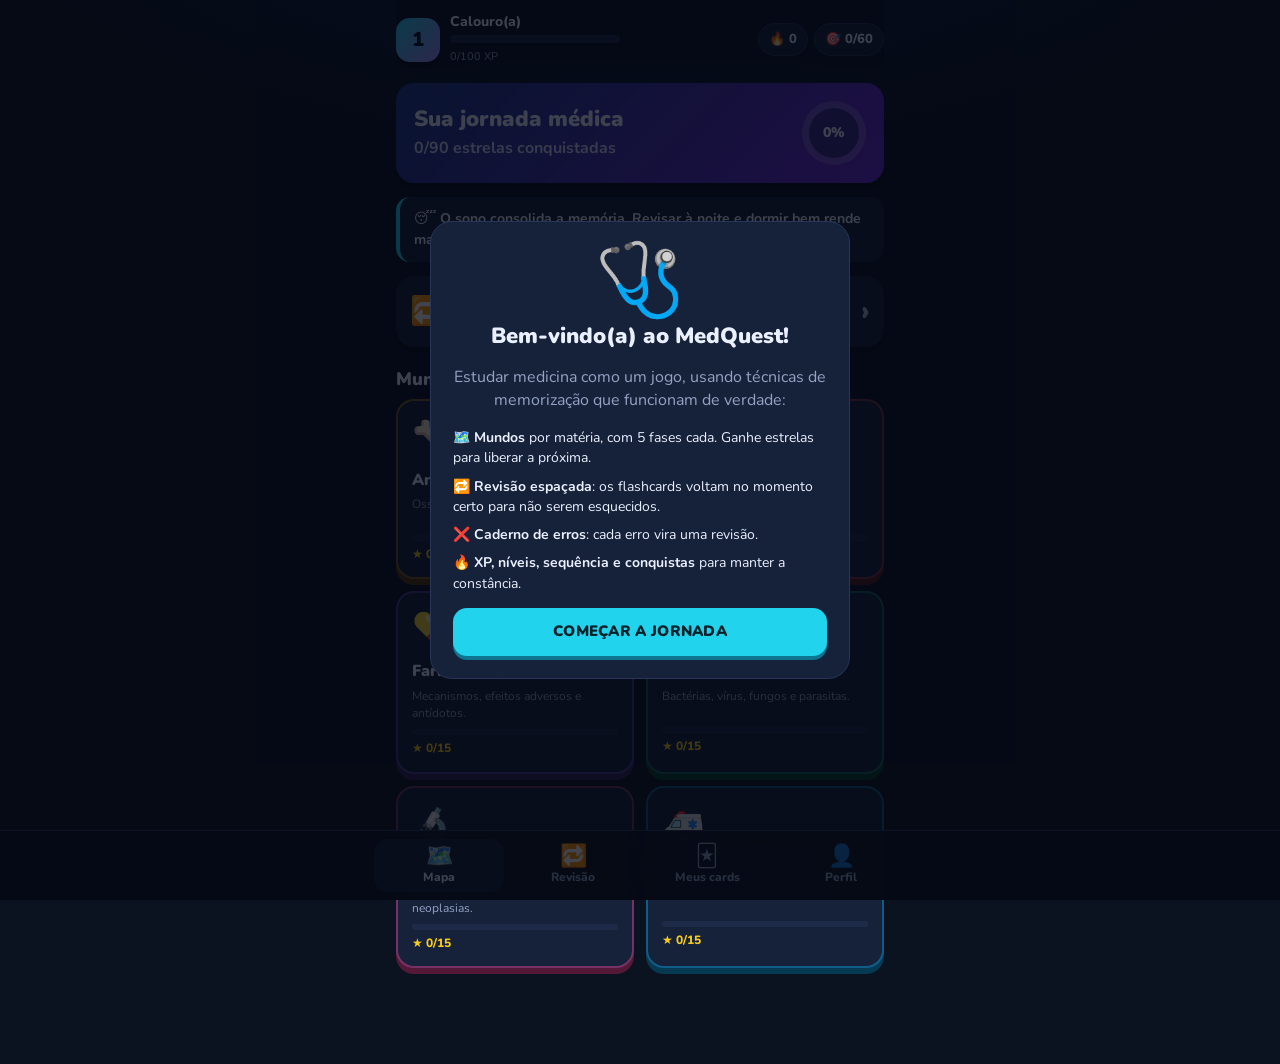
==== medquest/index.html @ 37c26e05 "Cria MedQuest: app gamificado de estudo para medicina Web app (HTML/CSS/JS, sem dependências, funcio" ====
<!doctype html>
<html lang="pt-BR">
<head>
  <meta charset="utf-8">
  <meta name="viewport" content="width=device-width, initial-scale=1, viewport-fit=cover">
  <meta name="theme-color" content="#0b1220">
  <meta name="description" content="MedQuest: estude medicina como um jogo, com flashcards, revisão espaçada, quizzes e casos clínicos.">
  <title>MedQuest</title>
  <link rel="manifest" href="manifest.webmanifest">
  <link rel="icon" href="icons/icon.svg" type="image/svg+xml">
  <link rel="apple-touch-icon" href="icons/icon-192.png">
  <meta name="apple-mobile-web-app-capable" content="yes">
  <meta name="apple-mobile-web-app-status-bar-style" content="black-translucent">
  <link rel="preconnect" href="https://fonts.googleapis.com">
  <link rel="preconnect" href="https://fonts.gstatic.com" crossorigin>
  <link href="https://fonts.googleapis.com/css2?family=Nunito:wght@500;700;800;900&display=swap" rel="stylesheet">
  <link rel="stylesheet" href="css/style.css">
</head>
<body>
  <div id="app"></div>
  <noscript>Ative o JavaScript para jogar o MedQuest.</noscript>
  <script src="js/data.js"></script>
  <script src="js/app.js"></script>
</body>
</html>
---- medquest/css/style.css ----
:root {
  --bg: #0b1220;
  --bg2: #111a2e;
  --surface: #16213a;
  --surface2: #1d2a48;
  --line: #27365a;
  --text: #eaf0ff;
  --muted: #94a3c4;
  --primary: #22d3ee;
  --primary-ink: #04222a;
  --accent: #a78bfa;
  --ok: #22c55e;
  --bad: #f43f5e;
  --gold: #facc15;
  --radius: 18px;
  --shadow: 0 6px 0 rgba(0, 0, 0, .35);
}

* { box-sizing: border-box; -webkit-tap-highlight-color: transparent; }
html, body { margin: 0; }
body {
  background: radial-gradient(1200px 600px at 50% -200px, #1a2a55 0%, var(--bg) 60%) fixed, var(--bg);
  color: var(--text);
  font-family: "Nunito", system-ui, -apple-system, "Segoe UI", Roboto, sans-serif;
  font-size: 16px;
  line-height: 1.45;
  min-height: 100vh;
}
button { font: inherit; color: inherit; cursor: pointer; border: 0; background: none; }
h1, h2 { margin: 0; line-height: 1.15; }
small { color: var(--muted); }

#app {
  max-width: 520px;
  margin: 0 auto;
  min-height: 100vh;
  padding: 0 16px calc(96px + env(safe-area-inset-bottom));
}

/* ---------- Barra superior ---------- */
.topbar {
  position: sticky; top: 0; z-index: 10;
  display: flex; align-items: center; justify-content: space-between; gap: 10px;
  padding: calc(12px + env(safe-area-inset-top)) 0 12px;
  background: linear-gradient(var(--bg) 70%, transparent);
}
.lvl { display: flex; align-items: center; gap: 10px; flex: 1; min-width: 0; cursor: pointer; }
.lvl-badge {
  width: 44px; height: 44px; border-radius: 14px; flex: none;
  display: grid; place-items: center; font-weight: 900; font-size: 20px;
  background: linear-gradient(135deg, var(--primary), var(--accent)); color: #0b1220;
  box-shadow: var(--shadow);
}
.lvl-info { flex: 1; min-width: 0; max-width: 170px; }
.lvl-title { font-weight: 800; font-size: 14px; white-space: nowrap; overflow: hidden; text-overflow: ellipsis; }
.lvl-info small { font-size: 11px; }
.chips { display: flex; gap: 6px; }
.chip {
  background: var(--surface); border: 1px solid var(--line); border-radius: 999px;
  padding: 6px 10px; font-weight: 800; font-size: 13px; white-space: nowrap;
}
.chip.done { border-color: var(--gold); color: var(--gold); }
.pomo-mini:empty { display: none; }
.pomo-mini {
  position: fixed; right: 12px; bottom: calc(84px + env(safe-area-inset-bottom)); z-index: 11;
  background: #3b1220; border: 1px solid #f43f5e66; border-radius: 999px; padding: 6px 12px; font-weight: 800; font-size: 13px;
}

.bar { height: 8px; background: var(--surface2); border-radius: 999px; overflow: hidden; margin: 3px 0 1px; }
.bar > span { display: block; height: 100%; background: linear-gradient(90deg, var(--primary), var(--accent)); border-radius: inherit; transition: width .4s ease; }
.bar.small { height: 6px; }
.bar.grow { flex: 1; height: 14px; }

/* ---------- Abas ---------- */
.tabbar {
  position: fixed; left: 0; right: 0; bottom: 0; z-index: 10;
  display: flex; justify-content: center; gap: 4px;
  padding: 8px 8px calc(8px + env(safe-area-inset-bottom));
  background: rgba(11, 18, 32, .94); backdrop-filter: blur(10px);
  border-top: 1px solid var(--line);
}
.tabbar button {
  flex: 1; max-width: 130px; display: flex; flex-direction: column; align-items: center; gap: 2px;
  padding: 6px 4px; border-radius: 14px; font-size: 12px; font-weight: 800; color: var(--muted);
}
.tabbar button.on { color: var(--text); background: var(--surface); }
.ti { font-size: 22px; position: relative; line-height: 1; }
.dot {
  position: absolute; top: -6px; right: -14px; background: var(--bad); color: #fff;
  font-size: 10px; min-width: 18px; height: 18px; border-radius: 9px; padding: 0 5px; display: grid; place-items: center;
}

/* ---------- Início ---------- */
.hero {
  display: flex; align-items: center; justify-content: space-between; gap: 12px;
  padding: 18px; border-radius: var(--radius); margin-top: 4px;
  background: linear-gradient(135deg, #1e3a8a, #6d28d9); box-shadow: var(--shadow);
}
.hero h1 { font-size: 22px; font-weight: 900; }
.hero p { margin: 4px 0 0; opacity: .85; font-weight: 700; }
.ring {
  --p: 0; width: 64px; height: 64px; border-radius: 50%; flex: none; display: grid; place-items: center;
  background: conic-gradient(var(--gold) calc(var(--p) * 1%), rgba(255, 255, 255, .18) 0);
}
.ring span { width: 50px; height: 50px; border-radius: 50%; background: #3b2a8a; display: grid; place-items: center; font-weight: 900; font-size: 14px; }

.tip {
  margin: 14px 0; padding: 12px 14px; border-radius: 14px;
  background: var(--surface); border-left: 4px solid var(--primary); font-weight: 700; font-size: 14px;
}

.cta {
  width: 100%; display: flex; align-items: center; gap: 12px; text-align: left;
  padding: 14px; border-radius: var(--radius);
  background: linear-gradient(135deg, #0e7490, #0891b2); box-shadow: var(--shadow);
}
.cta.muted { background: var(--surface); }
.cta-ic { font-size: 28px; }
.cta-txt { flex: 1; display: flex; flex-direction: column; }
.cta-txt small { color: rgba(234, 240, 255, .8); font-weight: 700; }
.cta-go { font-size: 28px; font-weight: 900; opacity: .7; }

.sec { font-size: 18px; font-weight: 900; margin: 22px 0 10px; }
.sec small { font-size: 13px; }

.worlds { display: grid; grid-template-columns: 1fr 1fr; gap: 12px; }
.world {
  display: flex; flex-direction: column; align-items: flex-start; gap: 4px; text-align: left;
  padding: 14px; border-radius: var(--radius); background: var(--surface);
  border: 2px solid color-mix(in srgb, var(--c) 45%, transparent);
  box-shadow: 0 6px 0 color-mix(in srgb, var(--c) 35%, #000);
  transition: transform .1s;
}
.world:active, .cta:active, .btn:active, .node:active { transform: translateY(3px); }
.w-ic { font-size: 34px; }
.w-name { font-weight: 900; font-size: 16px; }
.w-desc { font-size: 12px; color: var(--muted); min-height: 32px; }
.world .bar { width: 100%; }
.w-stars { font-size: 12px; font-weight: 800; color: var(--gold); }

/* ---------- Mundo ---------- */
.world-head {
  display: flex; align-items: center; gap: 12px; padding: 16px; border-radius: var(--radius); margin-top: 4px;
  background: linear-gradient(135deg, color-mix(in srgb, var(--c) 70%, #000), color-mix(in srgb, var(--c) 30%, #0b1220));
  box-shadow: var(--shadow);
}
.world-head h1 { font-size: 22px; font-weight: 900; }
.world-head p { margin: 2px 0 0; opacity: .85; font-size: 14px; }
.wh-ic { font-size: 40px; }
.back { font-size: 32px; font-weight: 900; width: 36px; line-height: 1; }

.path { display: flex; flex-direction: column; align-items: center; gap: 18px; padding: 26px 0 8px; }
.node-wrap { display: flex; flex-direction: column; align-items: center; text-align: center; width: 220px; }
.node {
  width: 78px; height: 78px; border-radius: 50%; font-size: 34px; display: grid; place-items: center;
  background: var(--c); box-shadow: 0 7px 0 color-mix(in srgb, var(--c) 50%, #000), 0 0 0 6px color-mix(in srgb, var(--c) 22%, transparent);
  transition: transform .1s;
}
.node.boss { width: 92px; height: 92px; font-size: 40px; }
.node.done { box-shadow: 0 7px 0 color-mix(in srgb, var(--c) 50%, #000), 0 0 0 6px var(--gold); }
.node.locked { background: var(--surface2); box-shadow: 0 7px 0 #0a1020; filter: grayscale(1); opacity: .7; }
.node-label { margin-top: 10px; display: flex; flex-direction: column; }
.node-label small { font-size: 12px; }
.stars { color: var(--gold); letter-spacing: 2px; font-size: 18px; }
.hint { text-align: center; color: var(--muted); font-size: 13px; padding: 0 12px; }

/* ---------- Painéis ---------- */
.page-title { font-size: 26px; font-weight: 900; margin: 8px 0 14px; }
.panel { background: var(--surface); border: 1px solid var(--line); border-radius: var(--radius); padding: 16px; margin-bottom: 14px; }
.panel-h { display: flex; gap: 12px; align-items: center; margin-bottom: 10px; }
.panel-h div { display: flex; flex-direction: column; }
.p-ic { font-size: 28px; }
.big-num { font-size: 40px; font-weight: 900; margin: 4px 0 10px; }
.big-num small { font-size: 15px; font-weight: 700; }
.muted-txt { color: var(--muted); margin: 6px 0 10px; }
.center { text-align: center; }
.small { font-size: 12px; }
.row { display: flex; gap: 8px; }
.row .btn { flex: 1; }
.col { display: flex; flex-direction: column; gap: 10px; width: 100%; }

.pomo-time { font-size: 56px; font-weight: 900; text-align: center; font-variant-numeric: tabular-nums; margin: 4px 0 12px; }
.pomo.break .pomo-time { color: var(--ok); }
.pomo.focus .pomo-time { color: #fb7185; }

/* ---------- Botões ---------- */
.btn {
  padding: 13px 16px; border-radius: 14px; font-weight: 900; font-size: 15px; text-transform: uppercase; letter-spacing: .3px;
  background: var(--surface2); box-shadow: 0 4px 0 #0a1020; transition: transform .1s;
}
.btn.block { display: block; width: 100%; margin-top: 8px; }
.btn.primary { background: var(--primary); color: var(--primary-ink); box-shadow: 0 4px 0 #0e7490; }
.btn.accent { background: var(--accent); color: #1e0b4b; box-shadow: 0 4px 0 #6d28d9; }
.btn.danger { background: var(--bad); color: #fff; box-shadow: 0 4px 0 #9f1239; }
.btn.ghost { background: transparent; border: 2px solid var(--line); box-shadow: none; }
.btn.danger-ghost { background: transparent; border: 2px solid #f43f5e55; color: #fb7185; box-shadow: none; }
.icon-btn { font-size: 20px; padding: 6px 10px; border-radius: 10px; color: var(--muted); }
.icon-btn:hover { background: var(--surface2); }

/* ---------- Formulários ---------- */
.lbl { display: block; font-weight: 800; font-size: 13px; color: var(--muted); margin: 10px 0 4px; }
textarea, select {
  width: 100%; font: inherit; color: var(--text); background: var(--bg2);
  border: 2px solid var(--line); border-radius: 12px; padding: 10px 12px; resize: vertical;
}
textarea:focus, select:focus { outline: none; border-color: var(--primary); }
.card-list { display: flex; flex-direction: column; gap: 10px; margin-top: 14px; }
.mini-card { display: flex; gap: 8px; align-items: flex-start; background: var(--surface); border: 1px solid var(--line); border-radius: 14px; padding: 12px; }
.mini-card > div { flex: 1; min-width: 0; overflow-wrap: anywhere; }
.mini-card p { margin: 4px 0; color: var(--muted); font-size: 14px; }
.switch-row { display: flex; justify-content: space-between; align-items: center; font-weight: 800; padding: 4px 0 8px; }
.switch-row input { width: 22px; height: 22px; accent-color: var(--primary); }

/* ---------- Perfil ---------- */
.profile-head { text-align: center; padding: 10px 0 4px; }
.profile-head .avatar { font-size: 64px; }
.profile-head h1 { font-size: 24px; font-weight: 900; }
.profile-head p { margin: 2px 0 8px; color: var(--muted); font-weight: 700; }
.profile-head .bar { height: 12px; max-width: 320px; margin: 0 auto 4px; }
.stats { display: grid; grid-template-columns: repeat(3, 1fr); gap: 10px; margin-top: 16px; }
.stats div { background: var(--surface); border: 1px solid var(--line); border-radius: 14px; padding: 12px 6px; text-align: center; display: flex; flex-direction: column; }
.stats b { font-size: 20px; font-weight: 900; }
.stats small { font-size: 11px; }
.achs { display: grid; grid-template-columns: repeat(2, 1fr); gap: 10px; }
.ach { background: var(--surface); border: 1px solid var(--line); border-radius: 14px; padding: 12px; display: flex; flex-direction: column; opacity: .45; filter: grayscale(1); }
.ach span { font-size: 26px; }
.ach b { font-size: 14px; }
.ach small { font-size: 12px; }
.ach.on { opacity: 1; filter: none; border-color: color-mix(in srgb, var(--gold) 60%, transparent); }

/* ---------- Jogo ---------- */
.game { padding-top: calc(12px + env(safe-area-inset-top)); }
.game.has-fb { padding-bottom: 280px; }
.game-top { display: flex; align-items: center; gap: 10px; }
.game-title { font-weight: 800; color: var(--muted); font-size: 13px; margin: 8px 0 6px; }
.counter { font-weight: 800; font-size: 13px; color: var(--muted); white-space: nowrap; }
.hearts { font-size: 15px; white-space: nowrap; }
.combo { font-weight: 900; color: #fb923c; font-size: 14px; animation: pop .3s; }
.method { color: var(--muted); font-size: 14px; text-align: center; margin: 10px 0; }
.tag {
  display: inline-block; font-size: 11px; font-weight: 900; text-transform: uppercase; letter-spacing: .5px;
  padding: 3px 8px; border-radius: 999px; background: var(--surface2); color: var(--primary); margin-bottom: 8px;
}

.question { font-size: 21px; font-weight: 800; margin: 10px 0 18px; }
.question.tf {
  font-size: 22px; text-align: center; background: var(--surface); border: 1px solid var(--line);
  border-radius: var(--radius); padding: 28px 18px; min-height: 170px; display: grid; place-items: center;
}
.options { display: flex; flex-direction: column; gap: 10px; }
.opt {
  display: flex; align-items: center; gap: 12px; text-align: left; padding: 14px;
  background: var(--surface); border: 2px solid var(--line); border-radius: 16px; box-shadow: 0 4px 0 #0a1020;
  font-weight: 700; transition: transform .1s, border-color .15s;
}
.opt:not([disabled]):hover { border-color: var(--primary); }
.opt:not([disabled]):active { transform: translateY(3px); box-shadow: 0 1px 0 #0a1020; }
.opt .k {
  flex: none; width: 30px; height: 30px; border-radius: 9px; display: grid; place-items: center;
  background: var(--surface2); font-weight: 900; font-size: 14px; color: var(--muted);
}
.opt.correct { border-color: var(--ok); background: #0f2e22; }
.opt.correct .k { background: var(--ok); color: #04220f; }
.opt.wrong { border-color: var(--bad); background: #35121d; animation: shake .35s; }
.opt.wrong .k { background: var(--bad); color: #fff; }
.opt.dim { opacity: .5; }

.timer { height: 6px; background: var(--surface2); border-radius: 999px; overflow: hidden; margin: 6px 0 4px; }
.timer span { display: block; height: 100%; background: linear-gradient(90deg, #f43f5e, #facc15, #22c55e); animation: drain linear forwards; transform-origin: left; }
.timer span.stop { animation-play-state: paused; }
@keyframes drain { from { transform: scaleX(1); } to { transform: scaleX(0); } }

.tf-btns { display: grid; grid-template-columns: 1fr 1fr; gap: 12px; }
.tf-btn {
  display: flex; flex-direction: column; align-items: center; gap: 4px; padding: 18px 8px;
  border-radius: var(--radius); font-size: 34px; font-weight: 900; transition: transform .1s;
}
.tf-btn span { font-size: 15px; text-transform: uppercase; }
.tf-true { background: #14532d; box-shadow: 0 6px 0 #052e16; border: 2px solid #22c55e66; }
.tf-false { background: #4c0519; box-shadow: 0 6px 0 #2a020d; border: 2px solid #f43f5e66; }
.tf-btn:not([disabled]):active { transform: translateY(4px); }
.tf-btn.correct { outline: 4px solid var(--ok); }
.tf-btn.wrong { outline: 4px solid var(--bad); animation: shake .35s; }
.tf-btn.dim { opacity: .4; }

.feedback {
  position: fixed; left: 0; right: 0; bottom: 0; z-index: 20;
  max-width: 520px; margin: 0 auto; padding: 16px 16px calc(16px + env(safe-area-inset-bottom));
  border-radius: 22px 22px 0 0; animation: slideup .25s ease;
  max-height: 60vh; overflow-y: auto;
}
.feedback.ok { background: #0f2e22; border-top: 3px solid var(--ok); }
.feedback.bad { background: #35121d; border-top: 3px solid var(--bad); }
.fb-h { font-size: 19px; font-weight: 900; }
.feedback.ok .fb-h { color: #4ade80; }
.feedback.bad .fb-h { color: #fb7185; }
.gain { font-size: 14px; color: var(--gold); margin-left: 4px; }
.fb-ans { margin-top: 6px; }
.fb-e { margin-top: 6px; color: #d6def2; font-size: 15px; }
.fb-note { display: block; margin-top: 6px; }

.story { background: #1b2440; border: 1px solid #334476; border-radius: 14px; padding: 10px 14px; margin: 6px 0 10px; }
.story summary { font-weight: 900; cursor: pointer; color: var(--gold); }
.story p { margin: 8px 0 2px; font-size: 15px; }

/* Flashcard com efeito de virar */
.flashcard { perspective: 1200px; cursor: pointer; margin: 6px 0 14px; }
.fc-inner { position: relative; min-height: 280px; transition: transform .5s cubic-bezier(.3, 1.3, .5, 1); transform-style: preserve-3d; }
.flashcard.flipped .fc-inner { transform: rotateY(180deg); }
.fc-face {
  position: absolute; inset: 0; backface-visibility: hidden; -webkit-backface-visibility: hidden;
  border-radius: 22px; padding: 22px; display: flex; flex-direction: column; justify-content: center; align-items: center; text-align: center;
  box-shadow: 0 8px 0 rgba(0, 0, 0, .35);
}
.fc-front { background: linear-gradient(160deg, #1e2b4f, #172340); border: 2px solid var(--line); }
.fc-back { background: linear-gradient(160deg, #0f3b46, #11283f); border: 2px solid #22d3ee55; transform: rotateY(180deg); }
.fc-text { font-size: 22px; font-weight: 800; }
.fc-q { font-size: 13px; color: var(--muted); margin-bottom: 10px; }
.fc-hint { margin-top: 16px; }
.rates { display: grid; grid-template-columns: repeat(4, 1fr); gap: 8px; }
.rate { display: flex; flex-direction: column; align-items: center; padding: 10px 4px; border-radius: 14px; font-weight: 900; transition: transform .1s; }
.rate:active { transform: translateY(3px); }
.rate small { font-size: 11px; color: rgba(255, 255, 255, .75); font-weight: 700; }
.r1 { background: #9f1239; box-shadow: 0 4px 0 #4c0519; }
.r3 { background: #b45309; box-shadow: 0 4px 0 #78350f; }
.r4 { background: #15803d; box-shadow: 0 4px 0 #14532d; }
.r5 { background: #0e7490; box-shadow: 0 4px 0 #164e63; }

/* Pares */
.pairs { display: grid; grid-template-columns: 1fr 1fr; gap: 10px; }
.pcol { display: flex; flex-direction: column; gap: 10px; }
.pair {
  min-height: 64px; padding: 10px; border-radius: 14px; font-weight: 800; font-size: 14px;
  background: var(--surface); border: 2px solid var(--line); box-shadow: 0 4px 0 #0a1020; transition: transform .1s;
  overflow-wrap: anywhere;
}
.pair.sel { border-color: var(--primary); background: #0f3340; transform: translateY(-2px); }
.pair.wrong { border-color: var(--bad); background: #35121d; animation: shake .35s; }
.pair.matched { border-color: transparent; background: #0f2e22; color: #4ade80; opacity: .55; box-shadow: none; animation: pop .3s; }

/* Resultado */
.result { min-height: 92vh; display: flex; flex-direction: column; align-items: center; justify-content: center; text-align: center; gap: 10px; padding: 20px 0; }
.result h1 { font-size: 28px; font-weight: 900; }
.result p { color: var(--muted); max-width: 340px; margin: 0; }
.big-emoji { font-size: 72px; line-height: 1; }
.pop { animation: pop .5s; }
.res-stars { font-size: 54px; letter-spacing: 6px; }
.res-stars span { color: var(--surface2); display: inline-block; }
.res-stars span.on { color: var(--gold); animation: starIn .45s backwards; text-shadow: 0 0 18px #facc1588; }
.badge { background: var(--gold); color: #3a2a00; font-weight: 900; padding: 4px 12px; border-radius: 999px; font-size: 13px; }
.res-grid { display: grid; grid-template-columns: repeat(3, 1fr); gap: 10px; width: 100%; margin: 12px 0; }
.res-grid div { background: var(--surface); border: 1px solid var(--line); border-radius: 14px; padding: 12px 6px; display: flex; flex-direction: column; }
.res-grid b { font-size: 22px; font-weight: 900; }
.res-grid small { font-size: 12px; }

/* Modal, toasts, confete */
.modal { position: fixed; inset: 0; z-index: 50; background: rgba(3, 7, 18, .75); display: grid; place-items: center; padding: 16px; animation: fade .2s; }
.modal-card { background: var(--surface); border: 1px solid var(--line); border-radius: 22px; padding: 22px; max-width: 420px; width: 100%; text-align: center; max-height: 90vh; overflow-y: auto; }
.modal-card h2 { font-size: 22px; font-weight: 900; margin: 8px 0; }
.modal-card p { color: var(--muted); }
.list { text-align: left; padding: 0; list-style: none; display: flex; flex-direction: column; gap: 8px; font-size: 14px; }

#toasts { position: fixed; top: calc(10px + env(safe-area-inset-top)); left: 0; right: 0; z-index: 60; display: flex; flex-direction: column; align-items: center; gap: 8px; pointer-events: none; padding: 0 16px; }
.toast { background: var(--surface2); border: 1px solid var(--line); padding: 10px 16px; border-radius: 14px; font-weight: 800; font-size: 14px; box-shadow: 0 8px 24px rgba(0, 0, 0, .4); animation: slidedown .3s; max-width: 480px; transition: opacity .4s, transform .4s; }
.toast.gold { border-color: var(--gold); }
.toast.out { opacity: 0; transform: translateY(-10px); }

.confetti { position: fixed; inset: 0; pointer-events: none; z-index: 70; overflow: hidden; }
.confetti i { position: absolute; top: -12px; width: 9px; height: 14px; border-radius: 2px; animation: fall linear forwards; }

@keyframes fall { to { top: 105vh; transform: rotate(720deg) translateX(40px); } }
@keyframes pop { 0% { transform: scale(.6); } 60% { transform: scale(1.15); } 100% { transform: scale(1); } }
@keyframes starIn { 0% { transform: scale(0) rotate(-90deg); opacity: 0; } 100% { transform: scale(1) rotate(0); opacity: 1; } }
@keyframes shake { 0%, 100% { transform: translateX(0); } 25% { transform: translateX(-6px); } 75% { transform: translateX(6px); } }
@keyframes slideup { from { transform: translateY(100%); } to { transform: translateY(0); } }
@keyframes slidedown { from { transform: translateY(-20px); opacity: 0; } to { transform: translateY(0); opacity: 1; } }
@keyframes fade { from { opacity: 0; } }

@media (prefers-reduced-motion: reduce) {
  *, *::before, *::after { animation-duration: .01ms !important; transition-duration: .01ms !important; }
  .timer span { animation-duration: 10s !important; }
}
@media (max-width: 360px) {
  .worlds { grid-template-columns: 1fr; }
  .rates { grid-template-columns: 1fr 1fr; }
  .chips .chip { padding: 5px 8px; font-size: 12px; }
}
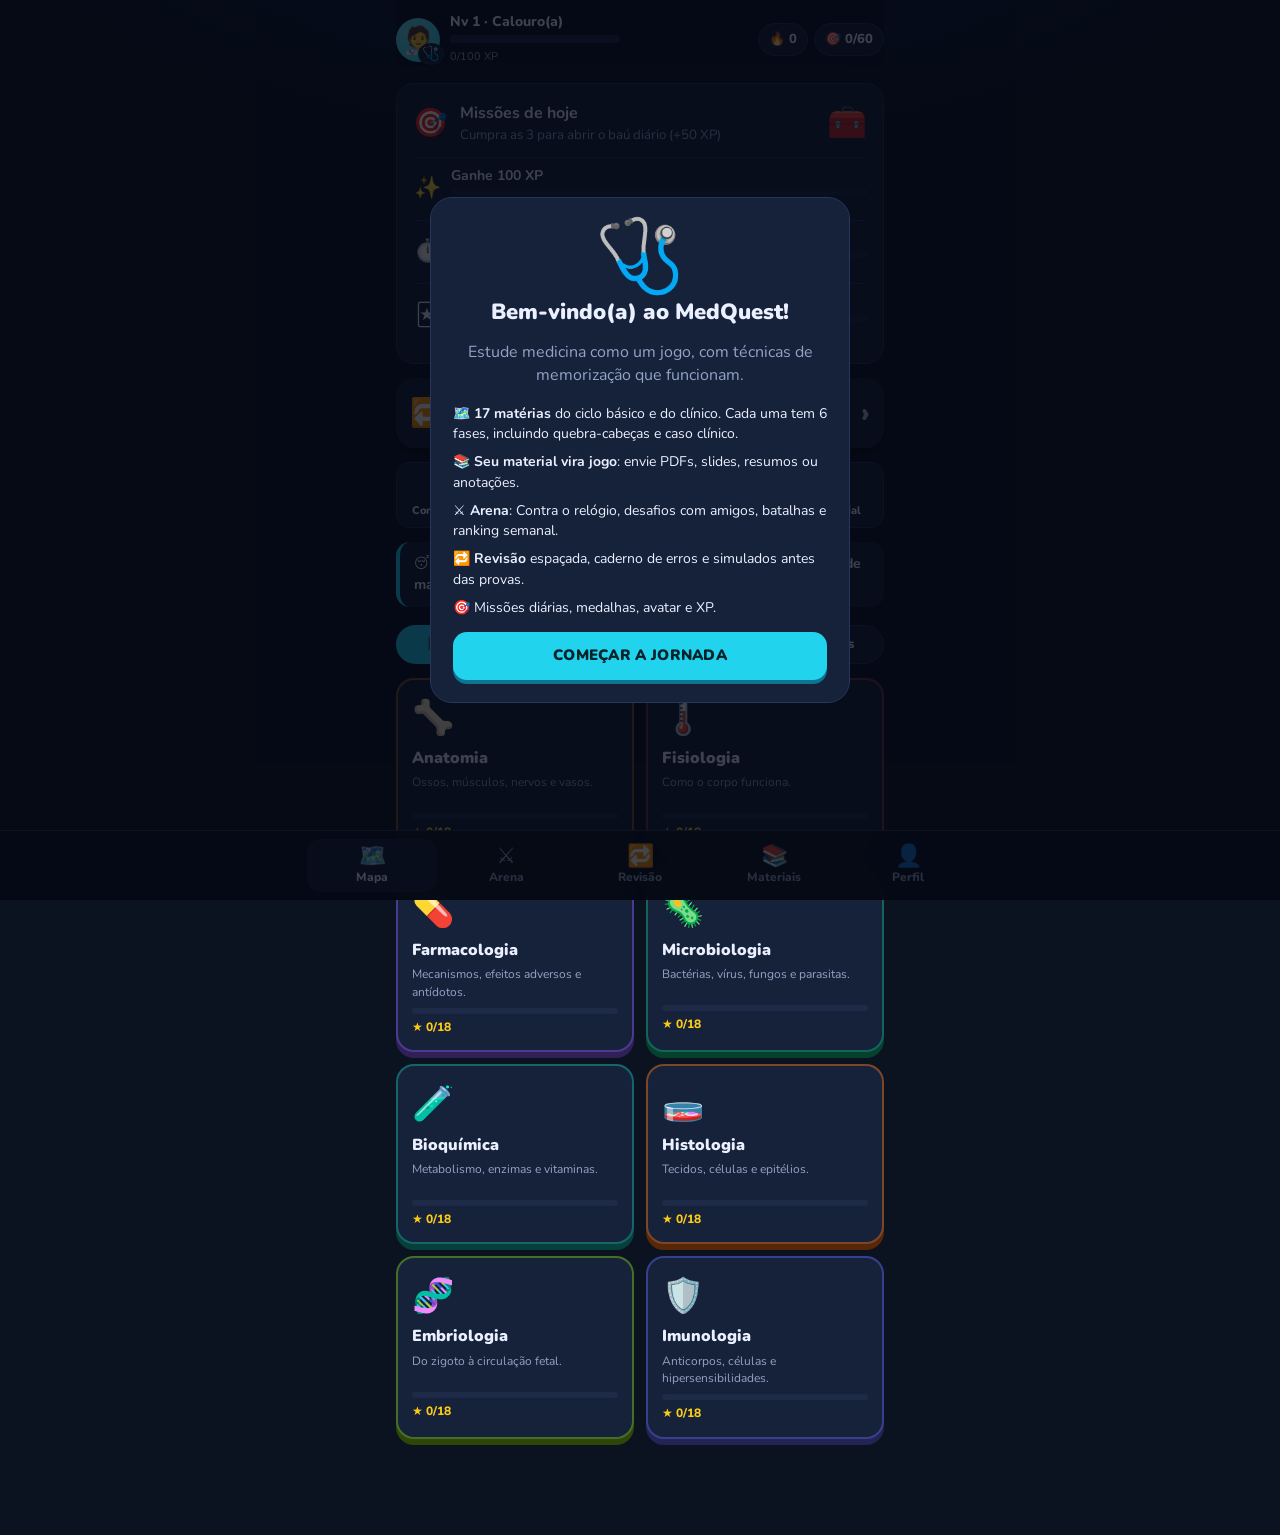
==== commit f0eff0c3: "MedQuest v2: 17 matérias, arena, simulados e material próprio virando jogo - Ciclo básico (8) e cicl" ====
--- a/medquest/index.html
+++ b/medquest/index.html
@@ -20,6 +20,11 @@
   <div id="app"></div>
   <noscript>Ative o JavaScript para jogar o MedQuest.</noscript>
   <script src="js/data.js"></script>
-  <script src="js/app.js"></script>
+  <script src="js/data-extra.js"></script>
+  <script src="js/core.js"></script>
+  <script src="js/online.js"></script>
+  <script src="js/materials.js"></script>
+  <script src="js/games.js"></script>
+  <script src="js/screens.js"></script>
 </body>
 </html>
--- a/medquest/css/style.css
+++ b/medquest/css/style.css
@@ -14,6 +14,7 @@
   --gold: #facc15;
   --radius: 18px;
   --shadow: 0 6px 0 rgba(0, 0, 0, .35);
+  color-scheme: dark;
 }
 
 * { box-sizing: border-box; -webkit-tap-highlight-color: transparent; }
@@ -358,6 +359,7 @@
 .modal-card { background: var(--surface); border: 1px solid var(--line); border-radius: 22px; padding: 22px; max-width: 420px; width: 100%; text-align: center; max-height: 90vh; overflow-y: auto; }
 .modal-card h2 { font-size: 22px; font-weight: 900; margin: 8px 0; }
 .modal-card p { color: var(--muted); }
+.modal-card .ask-msg { color: var(--text); font-weight: 800; font-size: 17px; margin: 4px 0 8px; }
 .list { text-align: left; padding: 0; list-style: none; display: flex; flex-direction: column; gap: 8px; font-size: 14px; }
 
 #toasts { position: fixed; top: calc(10px + env(safe-area-inset-top)); left: 0; right: 0; z-index: 60; display: flex; flex-direction: column; align-items: center; gap: 8px; pointer-events: none; padding: 0 16px; }
@@ -385,3 +387,190 @@
   .rates { grid-template-columns: 1fr 1fr; }
   .chips .chip { padding: 5px 8px; font-size: 12px; }
 }
+
+/* =========================================================
+   Versão 2: avatar, missões, arena, simulado, materiais
+   ========================================================= */
+input:not([type]), input[type="text"] {
+  width: 100%; font: inherit; color: var(--text); background: var(--bg2);
+  border: 2px solid var(--line); border-radius: 12px; padding: 10px 12px; min-width: 0;
+}
+input:not([type]):focus, input[type="text"]:focus { outline: none; border-color: var(--primary); }
+select { margin-bottom: 4px; }
+button:focus-visible, .opt:focus-visible, input:focus-visible { outline: 3px solid var(--primary); outline-offset: 2px; }
+.btn[disabled] { opacity: .5; cursor: default; }
+.btn.gold { background: var(--gold); color: #3a2a00; box-shadow: 0 4px 0 #a16207; }
+.small-btn { padding: 8px 12px; font-size: 12px; }
+.row.wrap { flex-wrap: wrap; }
+.row.wrap .btn { flex: 0 1 auto; }
+.center-row { justify-content: center; margin-top: 6px; }
+.bad-txt { color: #fb7185; font-weight: 800; }
+.tag.warn { color: #fb923c; }
+.status:empty { display: none; }
+.status { color: var(--primary); font-weight: 800; font-size: 14px; margin: 10px 0 0; }
+.accent-l { border-left: 4px solid var(--accent); }
+
+/* Avatar */
+.av {
+  --s: 44px; width: var(--s); height: var(--s); flex: none; position: relative; border-radius: 50%;
+  display: inline-grid; place-items: center; background: var(--bg);
+  background: radial-gradient(circle at 35% 30%, color-mix(in srgb, var(--bg) 65%, #fff), var(--bg));
+  box-shadow: 0 0 0 3px var(--fr), 0 4px 0 rgba(0, 0, 0, .35);
+}
+.av-e { font-size: calc(var(--s) * .6); line-height: 1; }
+.av-acc {
+  position: absolute; right: -4%; bottom: -4%; font-size: calc(var(--s) * .32); line-height: 1;
+  background: var(--surface); border-radius: 50%; padding: 2px; box-shadow: 0 0 0 2px var(--surface2);
+}
+.lvl .av { cursor: pointer; }
+.av-edit { display: inline-flex; flex-direction: column; align-items: center; gap: 8px; font-weight: 800; font-size: 13px; color: var(--muted); }
+.av-preview { display: grid; place-items: center; padding: 16px 0 6px; }
+.av-grid { display: grid; grid-template-columns: repeat(auto-fill, minmax(64px, 1fr)); gap: 8px; }
+.av-opt {
+  position: relative; min-height: 64px; border-radius: 14px; background: var(--surface); border: 2px solid var(--line);
+  font-size: 30px; display: flex; flex-direction: column; align-items: center; justify-content: center; gap: 2px; padding: 4px;
+}
+.av-opt small { font-size: 10px; font-weight: 800; }
+.av-opt.on { border-color: var(--primary); background: #0f3340; }
+.av-opt.locked { opacity: .45; }
+.av-opt .lk { position: absolute; top: 2px; right: 4px; font-size: 12px; font-style: normal; }
+.swatch { width: 34px; height: 34px; border-radius: 50%; display: block; }
+.ring-sw { background: var(--surface2); box-shadow: inset 0 0 0 4px var(--c); }
+
+/* Missões */
+.missions { margin-top: 4px; }
+.missions .panel-h > div { flex: 1; }
+.chest { font-size: 32px; }
+.chest.open { animation: pop .5s; }
+.mission { display: flex; align-items: center; gap: 10px; padding: 8px 0; border-top: 1px solid var(--line); }
+.mission.claimed { opacity: .55; }
+.m-ic { font-size: 22px; width: 28px; text-align: center; }
+.m-body { flex: 1; min-width: 0; display: flex; flex-direction: column; font-weight: 700; font-size: 14px; }
+.m-body small { font-size: 11px; }
+.m-ok { color: var(--ok); font-weight: 900; font-size: 20px; }
+
+/* Atalhos e segmentos */
+.quick { display: grid; grid-template-columns: repeat(4, 1fr); gap: 8px; margin: 14px 0 0; }
+.quick button {
+  display: flex; flex-direction: column; align-items: center; gap: 4px; padding: 10px 4px; border-radius: 14px;
+  background: var(--surface); border: 1px solid var(--line); font-size: 11px; font-weight: 800; text-align: center; line-height: 1.15;
+}
+.quick button span { font-size: 24px; }
+.quick button:active { transform: translateY(2px); }
+.seg { display: flex; gap: 6px; margin: 18px 0 12px; overflow-x: auto; padding-bottom: 2px; }
+.seg button {
+  flex: 1 0 auto; padding: 9px 12px; border-radius: 999px; background: var(--surface); border: 1px solid var(--line);
+  font-weight: 800; font-size: 13px; white-space: nowrap;
+}
+.seg button.on { background: var(--primary); color: var(--primary-ink); border-color: transparent; }
+.empty p { color: var(--text); }
+.filter-chips { display: flex; flex-wrap: wrap; gap: 6px; margin: 6px 0; }
+.fchip { padding: 6px 10px; border-radius: 999px; background: var(--bg2); border: 1px solid var(--line); font-size: 13px; font-weight: 700; }
+.fchip.on { background: var(--accent); color: #1e0b4b; border-color: transparent; }
+.top-err { background: var(--bg2); border-radius: 12px; padding: 8px 12px; margin: 10px 0 4px; }
+.top-err p { margin: 4px 0; font-size: 13px; }
+
+.sub-head { display: flex; align-items: center; gap: 8px; margin: 8px 0 10px; }
+.sub-head h1 { font-size: 22px; font-weight: 900; }
+.code-row { display: flex; gap: 8px; align-items: stretch; }
+.code-row input { flex: 1; font-family: ui-monospace, Menlo, monospace; font-size: 13px; }
+.code-row .btn { flex: none; }
+.share { width: 100%; text-align: left; display: flex; flex-direction: column; gap: 6px; }
+.local-battle summary { cursor: pointer; font-weight: 800; margin: 10px 0 8px; }
+.local-battle .row { margin-bottom: 8px; }
+
+/* Ranking e batalhas */
+.rank-list { display: flex; flex-direction: column; gap: 8px; }
+.rank-row { display: flex; align-items: center; gap: 10px; padding: 8px 10px; border-radius: 14px; background: var(--bg2); border: 1px solid var(--line); }
+.rank-row.me { border-color: var(--primary); background: #0f2a36; }
+.rk { width: 28px; text-align: center; font-weight: 900; font-size: 16px; }
+.rn { flex: 1; min-width: 0; display: flex; flex-direction: column; }
+.rn b { white-space: nowrap; overflow: hidden; text-overflow: ellipsis; }
+.rn small { font-size: 11px; }
+.rx { font-weight: 900; color: var(--gold); white-space: nowrap; }
+.battle-card { background: var(--surface); border: 1px solid var(--line); border-radius: var(--radius); padding: 14px; margin-bottom: 10px; }
+.bc-head { display: flex; gap: 10px; align-items: center; }
+.bc-head div { display: flex; flex-direction: column; min-width: 0; }
+.vs { display: flex; align-items: stretch; gap: 8px; width: 100%; margin: 8px 0; }
+.vs-side { flex: 1; background: var(--surface); border: 2px solid var(--line); border-radius: 16px; padding: 12px 6px; display: flex; flex-direction: column; align-items: center; min-width: 0; }
+.vs-side b { max-width: 100%; overflow: hidden; text-overflow: ellipsis; white-space: nowrap; }
+.vs-side span { font-size: 30px; font-weight: 900; }
+.vs-side.win { border-color: var(--gold); box-shadow: 0 0 18px #facc1544; }
+.vs-x { align-self: center; font-weight: 900; color: var(--muted); }
+.vs-title { font-size: 18px; font-weight: 900; }
+
+/* Contra o relógio */
+.clock-bar { flex: 1; height: 14px; background: var(--surface2); border-radius: 999px; overflow: hidden; }
+.clock-bar span { display: block; height: 100%; background: linear-gradient(90deg, #f43f5e, #facc15, #22c55e); transform-origin: left; transition: transform .1s linear; }
+.clock-left { font-weight: 900; font-variant-numeric: tabular-nums; min-width: 52px; text-align: right; }
+.clock-left.low { color: var(--bad); animation: pop .5s infinite; }
+.clock-score { display: flex; justify-content: space-between; align-items: center; font-weight: 800; margin: 10px 0; font-size: 15px; }
+
+/* Quebra-cabeça */
+.slots { display: flex; flex-direction: column; gap: 6px; margin-bottom: 14px; }
+.slot {
+  display: flex; align-items: center; gap: 10px; min-height: 44px; padding: 8px 12px; border-radius: 12px;
+  border: 2px dashed var(--line); color: var(--muted); font-weight: 800;
+}
+.slot.filled { border-style: solid; border-color: var(--ok); background: #0f2e22; color: #bbf7d0; animation: pop .25s; }
+.slot.next { border-color: var(--primary); color: var(--primary); }
+.sn { flex: none; width: 26px; height: 26px; border-radius: 8px; display: grid; place-items: center; background: var(--surface2); font-size: 13px; color: var(--text); }
+.chips-pool { display: flex; flex-wrap: wrap; gap: 8px; }
+.chip-btn {
+  padding: 10px 12px; border-radius: 12px; background: var(--surface); border: 2px solid var(--line);
+  box-shadow: 0 4px 0 #0a1020; font-weight: 800; font-size: 14px; text-align: left;
+}
+.chip-btn:active { transform: translateY(3px); }
+.chip-btn.wrong { border-color: var(--bad); background: #35121d; animation: shake .35s; }
+
+/* Simulado */
+.opt.picked { border-color: var(--accent); background: #2a1f52; }
+.opt.picked .k { background: var(--accent); color: #1e0b4b; }
+.sim-nav { margin: 14px 0; }
+.sim-nav .btn { padding: 11px 6px; font-size: 13px; }
+.btn.flagged { border-color: var(--gold); color: var(--gold); }
+.qgrid { display: grid; grid-template-columns: repeat(auto-fill, minmax(38px, 1fr)); gap: 6px; margin-bottom: 8px; }
+.qgrid button { height: 38px; border-radius: 10px; background: var(--surface); border: 1px solid var(--line); font-weight: 800; font-size: 13px; }
+.qgrid button.done { background: #2a1f52; border-color: var(--accent); }
+.qgrid button.flag { box-shadow: inset 0 -3px 0 var(--gold); }
+.qgrid button.cur { outline: 2px solid var(--primary); }
+.sim-result { padding-top: calc(16px + env(safe-area-inset-top)); }
+.result-top { text-align: center; display: flex; flex-direction: column; align-items: center; gap: 6px; }
+.result-top h1 { font-size: 30px; font-weight: 900; }
+.result-top p { color: var(--muted); margin: 0; }
+.subrow { display: grid; grid-template-columns: minmax(0, 1.2fr) 1fr auto; gap: 10px; align-items: center; padding: 6px 0; font-size: 14px; font-weight: 700; }
+.subrow > span:first-child { overflow: hidden; text-overflow: ellipsis; white-space: nowrap; }
+.review-list { display: flex; flex-direction: column; gap: 8px; }
+.rev { background: var(--surface); border: 1px solid var(--line); border-left: 4px solid var(--ok); border-radius: 12px; padding: 10px 12px; }
+.rev.bad { border-left-color: var(--bad); }
+.rev summary { cursor: pointer; font-weight: 700; font-size: 14px; }
+.rev p { margin: 8px 0 0; font-size: 14px; }
+
+/* Materiais */
+.drop {
+  display: flex; flex-direction: column; align-items: center; gap: 4px; text-align: center; cursor: pointer;
+  padding: 18px; border: 2px dashed var(--primary); border-radius: 16px; background: #0c2531;
+}
+.drop input { position: absolute; width: 1px; height: 1px; opacity: 0; }
+.drop:focus-within { outline: 3px solid var(--primary); outline-offset: 2px; }
+.drop .big-emoji { font-size: 40px; }
+.sources { display: flex; flex-direction: column; gap: 6px; margin: 10px 0 0; }
+.src { display: grid; grid-template-columns: auto minmax(0, 1fr) auto; gap: 8px; align-items: center; background: var(--bg2); border-radius: 10px; padding: 8px 10px; font-size: 13px; font-weight: 700; }
+.src span:nth-child(2) { overflow: hidden; text-overflow: ellipsis; white-space: nowrap; }
+.src.err small { color: #fb923c; }
+.mini-card.mat { align-items: center; }
+.mini-card.mat input { font-weight: 800; padding: 6px 10px; margin-bottom: 4px; }
+.mini-card.mat .row { margin-top: 6px; }
+.mini-card .w-ic { font-size: 34px; }
+
+/* Medalhas com níveis */
+.ach.on { border-color: color-mix(in srgb, var(--tc) 70%, transparent); }
+.ach .medal { font-size: 26px; }
+.tiers { display: flex; gap: 4px; margin-top: 6px; }
+.tiers i { width: 14px; height: 14px; border-radius: 50%; background: var(--surface2); }
+.tiers i.on { background: var(--c); box-shadow: 0 0 6px var(--c); }
+
+@media (max-width: 380px) {
+  .quick { grid-template-columns: repeat(2, 1fr); }
+  .lvl-info { max-width: 120px; }
+}
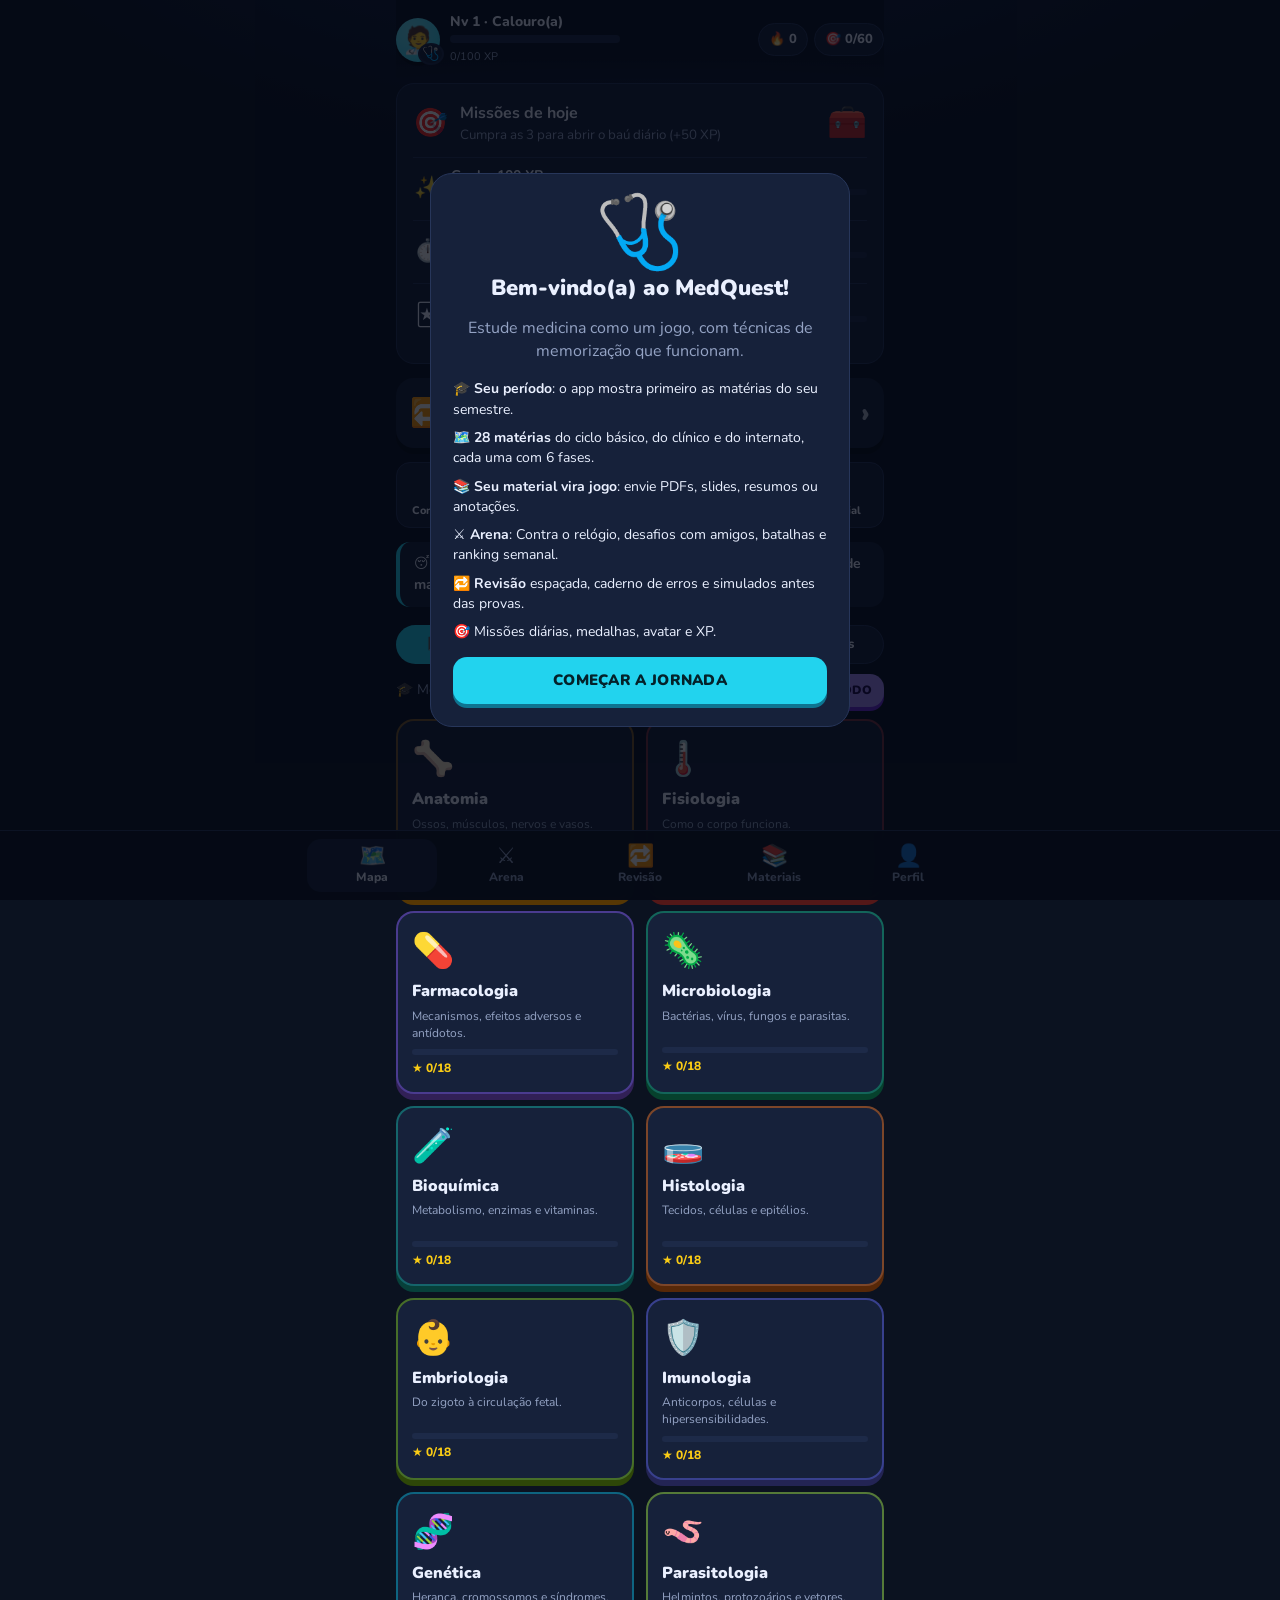
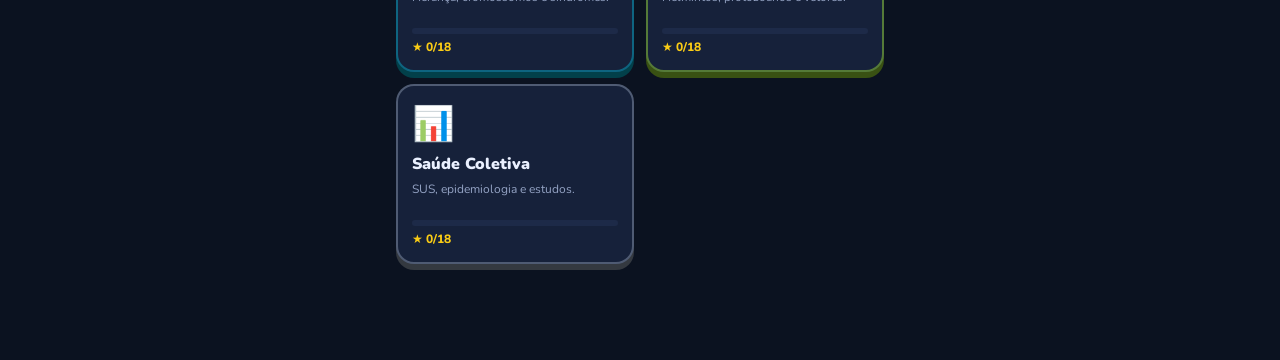
==== commit 73e1466c: "Adiciona sistema de semestre e 11 matérias - Escolha do período (1º ao 12º) com grade típica editáve" ====
--- a/medquest/index.html
+++ b/medquest/index.html
@@ -21,6 +21,7 @@
   <noscript>Ative o JavaScript para jogar o MedQuest.</noscript>
   <script src="js/data.js"></script>
   <script src="js/data-extra.js"></script>
+  <script src="js/data-extra2.js"></script>
   <script src="js/core.js"></script>
   <script src="js/online.js"></script>
   <script src="js/materials.js"></script>
--- a/medquest/css/style.css
+++ b/medquest/css/style.css
@@ -574,3 +574,13 @@
   .quick { grid-template-columns: repeat(2, 1fr); }
   .lvl-info { max-width: 120px; }
 }
+
+/* Semestre */
+.sem-grid { display: grid; grid-template-columns: repeat(4, 1fr); gap: 8px; margin: 14px 0 6px; }
+.sem-grid button { display: flex; flex-direction: column; align-items: center; padding: 10px 4px; border-radius: 14px; background: var(--bg2); border: 2px solid var(--line); }
+.sem-grid button b { font-size: 18px; }
+.sem-grid button small { font-size: 10px; }
+.sem-grid button.on, .sem-grid button:hover { border-color: var(--primary); }
+.sem-bar { display: flex; align-items: center; justify-content: space-between; gap: 8px; flex-wrap: wrap; margin: -4px 0 12px; font-size: 14px; color: var(--muted); }
+.sem-bar b { color: var(--text); }
+.sem-chip { display: inline-block; margin: 0 0 8px; cursor: pointer; }
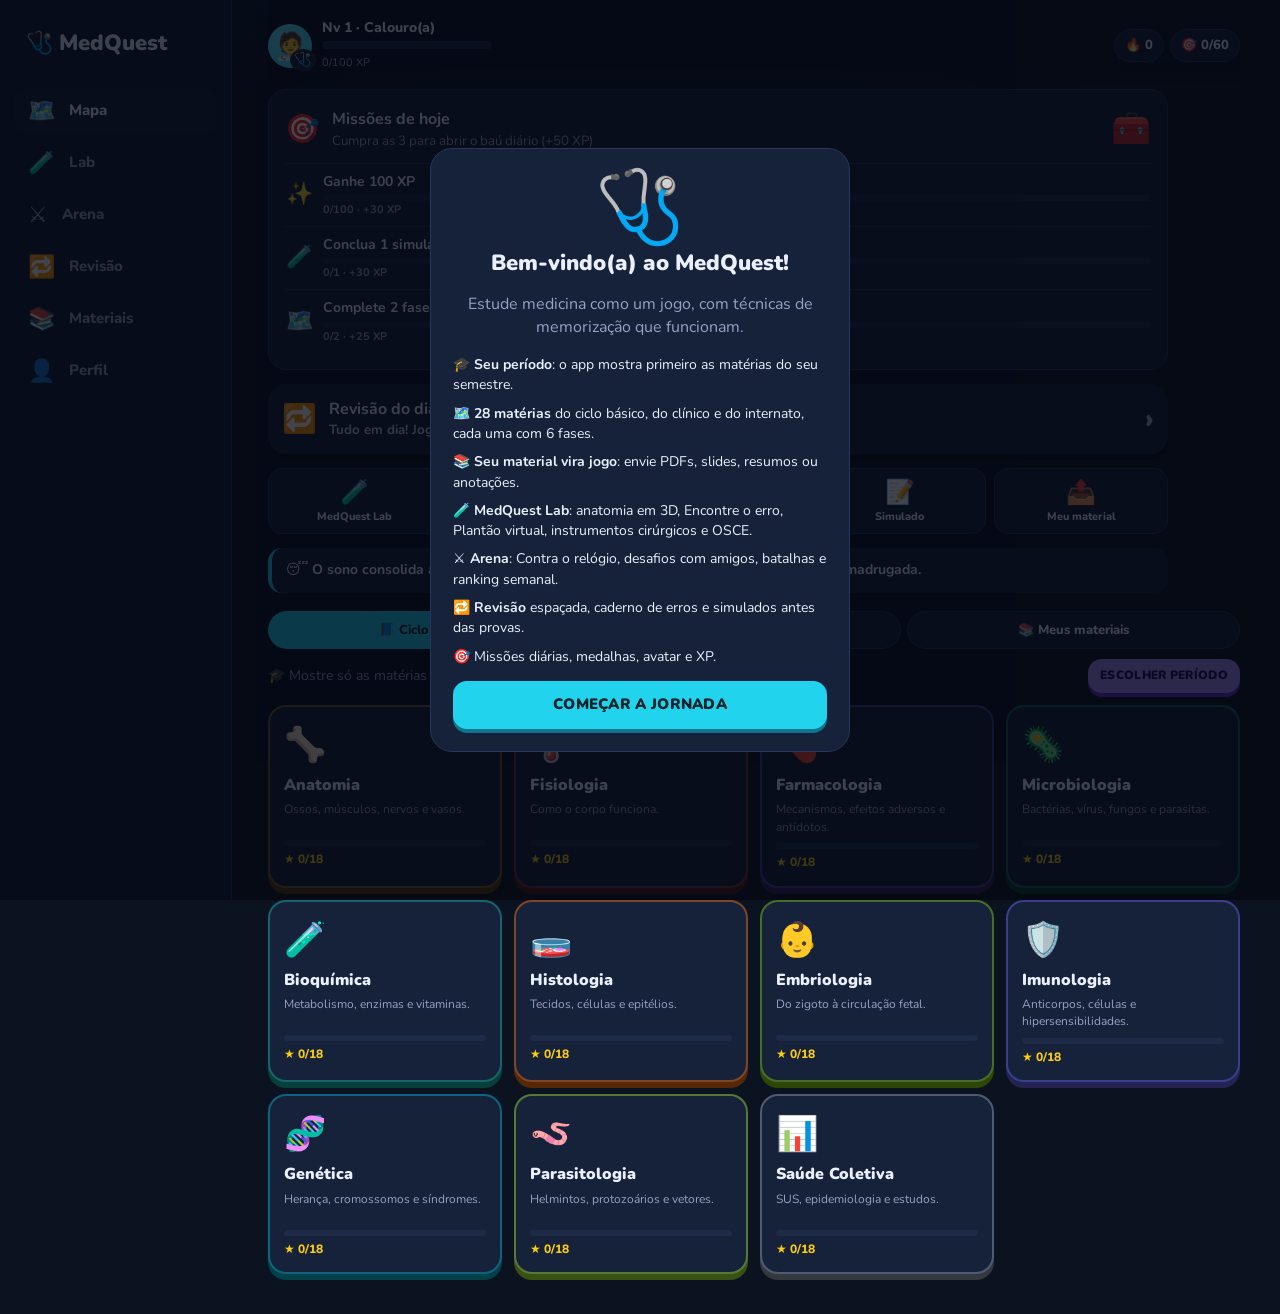
==== commit 8cfdc4f4: "MedQuest Lab: 5 simulações interativas e layout para computador - Anatomia interativa 3D (10 sistema" ====
--- a/medquest/index.html
+++ b/medquest/index.html
@@ -22,10 +22,24 @@
   <script src="js/data.js"></script>
   <script src="js/data-extra.js"></script>
   <script src="js/data-extra2.js"></script>
+  <script src="js/more1.js"></script>
+  <script src="js/more2.js"></script>
+  <script src="js/more3.js"></script>
+  <script src="js/more4.js"></script>
+  <script src="js/more5.js"></script>
+  <script src="js/more6.js"></script>
+  <script src="js/more7.js"></script>
   <script src="js/core.js"></script>
   <script src="js/online.js"></script>
   <script src="js/materials.js"></script>
   <script src="js/games.js"></script>
+  <script src="js/lab/lab-3d.js"></script>
+  <script src="js/lab/lab-core.js"></script>
+  <script src="js/lab/lab-anatomy.js"></script>
+  <script src="js/lab/lab-error.js"></script>
+  <script src="js/lab/lab-instruments.js"></script>
+  <script src="js/lab/lab-ward.js"></script>
+  <script src="js/lab/lab-osce.js"></script>
   <script src="js/screens.js"></script>
 </body>
 </html>
--- a/medquest/css/style.css
+++ b/medquest/css/style.css
@@ -584,3 +584,195 @@
 .sem-bar { display: flex; align-items: center; justify-content: space-between; gap: 8px; flex-wrap: wrap; margin: -4px 0 12px; font-size: 14px; color: var(--muted); }
 .sem-bar b { color: var(--text); }
 .sem-chip { display: inline-block; margin: 0 0 8px; cursor: pointer; }
+
+/* =========================================================
+   Versão 3: MedQuest Lab + layout para computador
+   ========================================================= */
+.tabbar .brand { display: none; }
+.tabbar button { min-width: 0; }
+@media (max-width: 520px) { .tabbar button { font-size: 10.5px; padding: 6px 2px; } .ti { font-size: 20px; } }
+
+/* ---------- Computador e tablet na horizontal ---------- */
+@media (min-width: 960px) {
+  #app { max-width: none; padding: 0 40px 40px 268px; }
+  .tabbar {
+    top: 0; bottom: 0; right: auto; width: 232px; flex-direction: column; justify-content: flex-start; gap: 6px;
+    padding: 24px 14px; border-top: 0; border-right: 1px solid var(--line); background: var(--bg2);
+  }
+  .tabbar .brand { display: block; font-weight: 900; font-size: 22px; padding: 4px 12px 22px; }
+  .tabbar button { flex: none; max-width: none; width: 100%; flex-direction: row; justify-content: flex-start; gap: 14px; font-size: 15px; padding: 12px 14px; }
+  .tabbar button:hover { background: var(--surface); color: var(--text); }
+  .ti { font-size: 22px; }
+  .topbar { padding-top: 18px; }
+  .content { max-width: 1180px; }
+  .worlds { grid-template-columns: repeat(auto-fill, minmax(210px, 1fr)); }
+  .quick { grid-template-columns: repeat(5, 1fr); max-width: 900px; }
+  .missions, .cta, .tip { max-width: 900px; }
+  .page-title { font-size: 32px; }
+  .stats { grid-template-columns: repeat(6, 1fr); }
+  .achs { grid-template-columns: repeat(auto-fill, minmax(220px, 1fr)); }
+  .pomo-mini { bottom: 20px; }
+  /* Telas sem menu (jogos, resultados) ficam centralizadas */
+  #app:not(:has(> .tabbar)) { padding: 0 32px 40px; }
+  .game, .result, .sim-result, .lab-result { max-width: 780px; margin: 0 auto; }
+  .feedback { left: 50%; transform: translateX(-50%); width: min(780px, 100vw); right: auto; }
+  .question { font-size: 23px; }
+  .options { display: grid; grid-template-columns: 1fr 1fr; }
+  .lab-side .options, .modal .options { display: flex; }
+}
+@media (min-width: 960px) and (max-width: 1250px) { .stats { grid-template-columns: repeat(3, 1fr); } }
+
+/* ---------- Hub do Lab ---------- */
+.lab-hero {
+  display: flex; flex-wrap: wrap; justify-content: space-between; align-items: flex-end; gap: 16px;
+  padding: 22px; border-radius: var(--radius); margin-top: 4px; box-shadow: var(--shadow);
+  background: radial-gradient(500px 220px at 85% 0%, #0e7490aa, transparent), linear-gradient(135deg, #0f1f3d, #1e1b4b);
+  border: 1px solid #22d3ee33;
+}
+.lab-hero h1 { font-size: 28px; font-weight: 900; margin: 6px 0; }
+.lab-hero p { margin: 0; color: #cbd5e1; max-width: 560px; }
+.lab-hero-stats { display: flex; gap: 10px; }
+.lab-hero-stats div { background: #0b122099; border: 1px solid var(--line); border-radius: 14px; padding: 10px 14px; text-align: center; display: flex; flex-direction: column; min-width: 86px; }
+.lab-hero-stats b { font-size: 22px; font-weight: 900; color: var(--primary); }
+.lab-hero-stats small { font-size: 11px; }
+.lab-disclaimer { font-size: 12.5px; color: var(--muted); background: var(--bg2); border-left: 3px solid var(--gold); padding: 8px 12px; border-radius: 10px; margin: 12px 0; }
+.lab-two { display: grid; gap: 14px; margin-top: 14px; }
+@media (min-width: 760px) { .lab-two { grid-template-columns: 1fr 1fr; } }
+.rec-row { width: 100%; display: flex; align-items: center; gap: 12px; text-align: left; padding: 10px; border-radius: 12px; border: 1px solid var(--line); background: var(--bg2); margin-top: 8px; }
+.rec-row:hover { border-color: var(--primary); }
+.rec-row > span:nth-child(2) { flex: 1; display: flex; flex-direction: column; min-width: 0; }
+.rec-ic { font-size: 26px; }
+.lab-grid { display: grid; grid-template-columns: repeat(auto-fill, minmax(230px, 1fr)); gap: 14px; }
+.lab-card { display: flex; flex-direction: column; text-align: left; border-radius: var(--radius); overflow: hidden; background: var(--surface); border: 1px solid var(--line); box-shadow: 0 6px 0 rgba(0, 0, 0, .3); transition: transform .12s, border-color .12s; }
+.lab-card:hover { transform: translateY(-3px); border-color: color-mix(in srgb, var(--c, #22d3ee) 70%, transparent); }
+.lab-card.locked { opacity: .6; cursor: default; }
+.lab-card.locked:hover { transform: none; }
+.lab-art { display: block; width: 100%; height: auto; aspect-ratio: 16 / 9; }
+.soon-art { aspect-ratio: 16 / 9; display: grid; place-items: center; font-size: 46px; background: repeating-linear-gradient(45deg, #1d2a48, #1d2a48 10px, #16213a 10px, #16213a 20px); }
+.lc-body { padding: 12px 14px 14px; display: flex; flex-direction: column; gap: 4px; }
+.lc-body b { font-size: 15px; line-height: 1.2; }
+.lc-body small { font-size: 12px; }
+.lc-meta { display: flex; gap: 10px; font-size: 12px; color: var(--muted); font-weight: 700; flex-wrap: wrap; }
+.lc-diff { display: flex; align-items: center; gap: 5px; }
+.lc-diff i { width: 18px; height: 6px; border-radius: 3px; background: var(--surface2); }
+.lc-diff i.on { background: var(--gold); }
+.lc-body .tag { align-self: flex-start; margin: 4px 0 0; }
+.tag.ok { color: var(--ok); }
+.ok-txt { color: var(--ok); } .warn-txt { color: var(--gold); }
+.switch-row.inline { gap: 10px; padding: 0; }
+
+/* Janela de início da simulação */
+.modal-card.left { text-align: left; }
+.modal-card.wide { max-width: 640px; }
+.lo-head .lab-art { border-radius: 14px; margin-bottom: 10px; }
+.diff-pick { display: grid; gap: 8px; }
+@media (min-width: 600px) { .diff-pick { grid-template-columns: repeat(3, 1fr); } }
+.diff-pick button { text-align: left; display: flex; flex-direction: column; gap: 4px; padding: 12px; border-radius: 14px; background: var(--bg2); border: 2px solid var(--line); }
+.diff-pick button.on { border-color: var(--primary); background: #0f3340; }
+.diff-pick small { font-size: 12px; line-height: 1.3; }
+.diff-pick span { font-size: 11px; color: var(--gold); font-weight: 800; }
+pre.json { background: #020617; border-radius: 12px; padding: 12px; font-size: 11px; max-height: 55vh; overflow: auto; white-space: pre-wrap; }
+.adm-row { display: flex; gap: 10px; justify-content: space-between; align-items: center; padding: 10px 0; border-top: 1px solid var(--line); flex-wrap: wrap; }
+.adm-row > div:first-child { display: flex; flex-direction: column; min-width: 0; flex: 1 1 320px; }
+.adm-act { display: flex; gap: 6px; flex-wrap: wrap; }
+
+/* ---------- Palco das simulações ---------- */
+body.lab-full #app { padding: 0; max-width: none; }
+body.lab-full .pomo-mini { display: none; }
+.lab-stage { position: fixed; inset: 0; display: flex; flex-direction: column; background: var(--bg); z-index: 15; }
+.lab-hud { display: flex; align-items: center; gap: 10px; padding: calc(8px + env(safe-area-inset-top)) 12px 8px; background: var(--bg2); border-bottom: 1px solid var(--line); }
+.hud-main { flex: 1; min-width: 0; display: flex; flex-direction: column; }
+.hud-main b { font-size: 14px; white-space: nowrap; overflow: hidden; text-overflow: ellipsis; }
+.hud-main small { font-size: 11px; white-space: nowrap; overflow: hidden; text-overflow: ellipsis; }
+.hud-main .bar { height: 6px; }
+.hud-side { display: flex; align-items: center; gap: 4px; }
+.hud-pill { background: var(--surface); border: 1px solid var(--line); border-radius: 999px; padding: 4px 10px; font-size: 13px; font-weight: 800; white-space: nowrap; font-variant-numeric: tabular-nums; }
+.hud-pill.bump { animation: pop .35s; }
+.lab-body { flex: 1; min-height: 0; display: grid; grid-template-rows: minmax(260px, 52%) 1fr; }
+.lab-view { position: relative; overflow: hidden; background: #0d1526; min-height: 0; }
+.lab-view canvas { display: block; }
+.lab-side { overflow-y: auto; padding: 12px 14px calc(16px + env(safe-area-inset-bottom)); border-top: 1px solid var(--line); background: var(--bg); }
+@media (min-width: 900px) {
+  .lab-body { grid-template-rows: none; grid-template-columns: 1fr 380px; }
+  .lab-side { border-top: 0; border-left: 1px solid var(--line); }
+  .hud-main b { font-size: 16px; }
+}
+.side-sec { margin-bottom: 14px; }
+.side-sec > b { display: block; margin-bottom: 6px; }
+.side-sec h3 { margin: 6px 0; font-size: 18px; line-height: 1.25; }
+.prompt-card { background: var(--surface); border: 1px solid var(--line); border-radius: 14px; padding: 12px 14px; }
+.info-card { background: var(--surface); border: 1px solid var(--line); border-radius: 14px; padding: 12px 14px; }
+.info-card.ok { border-color: var(--ok); background: #0f2e22; }
+.info-card p { margin: 6px 0; font-size: 14px; }
+.lab-side .options { gap: 8px; }
+.lab-side .opt { padding: 11px 12px; font-size: 14px; }
+.lab-side .chips-pool .chip-btn small { display: block; font-size: 11px; color: var(--muted); font-weight: 700; }
+.chip-btn.sel { border-color: var(--primary); background: #0f3340; }
+.fchip.sys { border-left: 4px solid var(--sc); }
+.rng { display: flex; align-items: center; gap: 10px; font-size: 13px; font-weight: 700; margin: 6px 0; }
+.rng input { flex: 1; accent-color: var(--primary); }
+.cam-ctrl { position: absolute; left: 8px; bottom: 8px; display: flex; flex-wrap: wrap; gap: 4px; max-width: calc(100% - 16px); z-index: 2; }
+.cam-ctrl button { min-width: 38px; height: 38px; border-radius: 10px; background: #0b1220cc; border: 1px solid var(--line); font-weight: 900; font-size: 15px; padding: 0 8px; backdrop-filter: blur(4px); }
+.cam-ctrl button:hover { border-color: var(--primary); }
+.v-labels { position: absolute; inset: 0; pointer-events: none; overflow: hidden; }
+.v-label { position: absolute; left: 0; top: 0; background: #0b1220dd; border: 1px solid var(--line); color: var(--text); padding: 2px 8px; border-radius: 8px; font-size: 12px; font-weight: 800; white-space: nowrap; }
+.v-label.num { background: var(--primary); color: var(--primary-ink); border: 0; min-width: 22px; text-align: center; }
+.lab-toast { position: absolute; top: 10px; left: 50%; transform: translate(-50%, -20px); opacity: 0; transition: .25s; pointer-events: none; background: var(--surface2); border: 1px solid var(--line); padding: 8px 14px; border-radius: 12px; font-weight: 800; font-size: 14px; z-index: 3; max-width: 90%; text-align: center; }
+.lab-toast.show { opacity: 1; transform: translate(-50%, 0); }
+.lab-toast.ok { border-color: var(--ok); background: #0f2e22; }
+.lab-toast.bad { border-color: var(--bad); background: #35121d; }
+.found-dots { display: flex; gap: 6px; margin: 6px 0; }
+.found-dots i { width: 22px; height: 22px; border-radius: 50%; border: 2px dashed var(--line); }
+.found-dots i.on { background: var(--ok); border: 2px solid var(--ok); animation: pop .3s; }
+.lab-result { padding-top: calc(16px + env(safe-area-inset-top)); }
+.res-grid.four { grid-template-columns: repeat(2, 1fr); }
+@media (min-width: 600px) { .res-grid.four { grid-template-columns: repeat(4, 1fr); } }
+.lab-note { background: var(--surface); border: 1px solid var(--line); border-radius: 12px; padding: 10px 12px; font-size: 14px; margin: 8px 0; }
+.lab-note .panel { margin: 8px 0 0; padding: 8px 10px; }
+
+/* Modos 2D (aparelhos sem 3D) */
+svg.anat2d { width: 100%; height: 100%; display: block; }
+svg.anat2d .st { cursor: pointer; transition: opacity .2s; }
+svg.anat2d .st.glow { stroke: var(--gc) !important; stroke-width: 0.012px; filter: drop-shadow(0 0 0.01px var(--gc)); }
+svg.anat2d ellipse.st.glow, svg.anat2d rect.st.glow { fill: var(--gc) !important; }
+svg.anat2d .mk circle { fill: #22d3ee; stroke: #0b1220; stroke-width: 0.004; cursor: pointer; }
+svg.anat2d .mk text { fill: #0b1220; font-weight: 900; pointer-events: none; }
+.err2d { display: grid; grid-template-columns: repeat(auto-fill, minmax(150px, 1fr)); gap: 10px; padding: 14px; height: 100%; overflow-y: auto; align-content: start; }
+.err2d-item { padding: 14px; border-radius: 14px; background: var(--surface); border: 2px solid var(--line); text-align: left; display: flex; flex-direction: column; }
+.err2d-item.found { border-color: var(--ok); background: #0f2e22; }
+.instr2d { display: grid; grid-template-columns: repeat(auto-fill, minmax(90px, 1fr)); gap: 8px; padding: 12px; overflow-y: auto; max-height: 100%; }
+.instr2d-item { background: var(--surface); border: 2px solid var(--line); border-radius: 12px; display: grid; place-items: center; padding: 6px; }
+.instr2d-item.hl { border-color: var(--gold); box-shadow: 0 0 0 3px #facc1544; }
+.instr2d-item.ok { border-color: var(--ok); } .instr2d-item.bad { border-color: var(--bad); }
+.zones2d { display: grid; grid-template-columns: repeat(3, 1fr); gap: 6px; padding: 0 12px 12px; }
+.zone2d { border: 2px solid var(--c); border-radius: 12px; padding: 8px; text-align: left; background: color-mix(in srgb, var(--c) 12%, transparent); font-size: 12px; display: flex; flex-direction: column; }
+.zone2d span { color: var(--muted); font-size: 11px; }
+.big-svg { display: grid; place-items: center; }
+.dot-c { display: inline-block; width: 10px; height: 10px; border-radius: 50%; margin-right: 6px; vertical-align: middle; }
+.safety-bg { height: 100%; display: grid; place-content: center; text-align: center; font-size: 64px; color: var(--muted); }
+.safety-bg p { font-size: 15px; font-weight: 800; }
+
+/* Plantão e OSCE */
+.ward-scene, .osce-scene { height: 100%; display: grid; place-items: center; padding: 10px; }
+.ward-svg { width: 100%; max-width: 640px; height: auto; border-radius: 16px; }
+.speech { background: var(--bg2); border-left: 3px solid var(--primary); padding: 8px 12px; border-radius: 10px; font-style: italic; }
+.seg.small { margin: 0 0 10px; }
+.seg.small button { padding: 7px 10px; font-size: 12px; }
+.act-list { display: flex; flex-direction: column; gap: 6px; margin-top: 8px; }
+.act { text-align: left; padding: 10px 12px; border-radius: 12px; background: var(--surface); border: 1px solid var(--line); font-weight: 700; font-size: 14px; }
+.act:hover { border-color: var(--primary); }
+.act.done { opacity: .45; text-decoration: line-through; }
+.note { font-size: 13px; background: var(--surface); border-radius: 10px; padding: 8px 10px; margin: 6px 0; border-left: 3px solid var(--line); }
+.note.k { border-left-color: var(--ok); } .note.x { border-left-color: var(--bad); }
+.osce-room { width: 100%; max-width: 640px; display: grid; grid-template-columns: auto 1fr; gap: 14px; align-items: center; background: linear-gradient(180deg, #1d2a48, #111a2e); border: 1px solid var(--line); border-radius: 18px; padding: 16px; }
+.osce-door { grid-column: 1 / -1; font-weight: 900; letter-spacing: 2px; color: var(--primary); font-size: 13px; }
+.osce-avatar { font-size: 76px; line-height: 1; }
+.osce-card { display: flex; flex-direction: column; gap: 4px; min-width: 0; }
+.osce-card .tag { align-self: flex-start; }
+.osce-card p { margin: 0; font-size: 13.5px; color: #cbd5e1; }
+.osce-steps { grid-column: 1 / -1; display: flex; gap: 6px; }
+.osce-steps i { width: 30px; height: 30px; border-radius: 50%; display: grid; place-items: center; font-style: normal; font-weight: 900; font-size: 13px; background: var(--surface2); }
+.osce-steps i.done { background: var(--ok); color: #04220f; }
+.osce-steps i.cur { background: var(--primary); color: var(--primary-ink); }
+.checklist .subrow { font-size: 13px; }
+@media (max-width: 899px) { .ward-scene .ward-svg { max-height: 100%; } .osce-avatar { font-size: 54px; } .osce-card p { font-size: 12.5px; } }
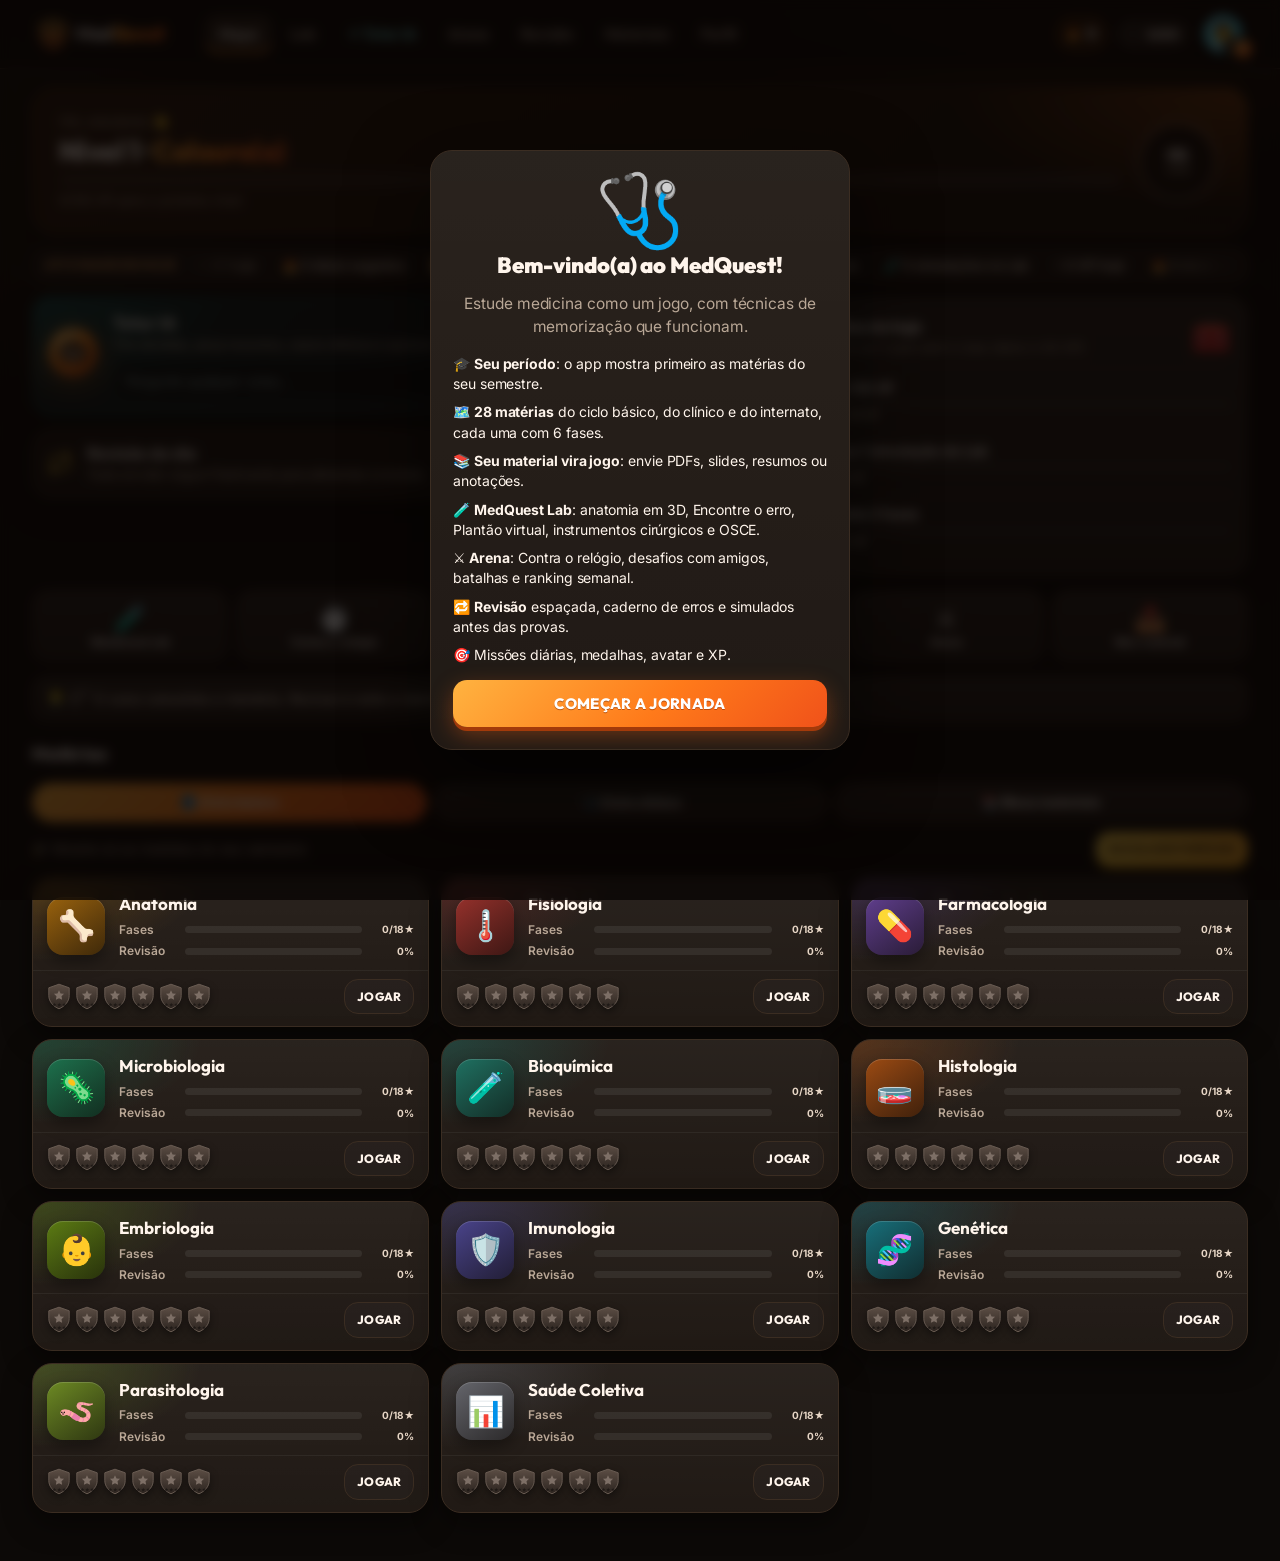
==== commit a3d3de9a: "MedQuest v6: novo visual, Tutor IA central e Lab 3D mais realista - Tema escuro quente com laranja/d" ====
--- a/medquest/index.html
+++ b/medquest/index.html
@@ -13,7 +13,7 @@
   <meta name="apple-mobile-web-app-status-bar-style" content="black-translucent">
   <link rel="preconnect" href="https://fonts.googleapis.com">
   <link rel="preconnect" href="https://fonts.gstatic.com" crossorigin>
-  <link href="https://fonts.googleapis.com/css2?family=Nunito:wght@500;700;800;900&display=swap" rel="stylesheet">
+  <link href="https://fonts.googleapis.com/css2?family=Outfit:wght@400;500;600;700;800;900&family=Inter:wght@400;500;600;700&display=swap" rel="stylesheet">
   <link rel="stylesheet" href="css/style.css">
 </head>
 <body>
@@ -32,14 +32,19 @@
   <script src="js/core.js"></script>
   <script src="js/online.js"></script>
   <script src="js/materials.js"></script>
+  <script src="js/ai.js"></script>
   <script src="js/games.js"></script>
   <script src="js/lab/lab-3d.js"></script>
+  <script src="js/lab/lab-room.js"></script>
   <script src="js/lab/lab-core.js"></script>
   <script src="js/lab/lab-anatomy.js"></script>
+  <script src="js/lab/lab-anatomy-real.js"></script>
+  <script src="js/lab/lab-anatomy-ui.js"></script>
   <script src="js/lab/lab-error.js"></script>
   <script src="js/lab/lab-instruments.js"></script>
   <script src="js/lab/lab-ward.js"></script>
   <script src="js/lab/lab-osce.js"></script>
+  <script src="js/lab/lab-micro.js"></script>
   <script src="js/screens.js"></script>
 </body>
 </html>
--- a/medquest/css/style.css
+++ b/medquest/css/style.css
@@ -1,19 +1,24 @@
 :root {
-  --bg: #0b1220;
-  --bg2: #111a2e;
-  --surface: #16213a;
-  --surface2: #1d2a48;
-  --line: #27365a;
-  --text: #eaf0ff;
-  --muted: #94a3c4;
-  --primary: #22d3ee;
-  --primary-ink: #04222a;
-  --accent: #a78bfa;
-  --ok: #22c55e;
-  --bad: #f43f5e;
-  --gold: #facc15;
-  --radius: 18px;
-  --shadow: 0 6px 0 rgba(0, 0, 0, .35);
+  --bg: #0c0907;
+  --bg2: #15100c;
+  --surface: #1d1611;
+  --surface2: #2b2119;
+  --line: #3b2d22;
+  --text: #fff5ec;
+  --muted: #b9a796;
+  --primary: #ff8a1f;
+  --primary-ink: #1f0e02;
+  --accent: #ffc23d;
+  --teal: #19c3c8;
+  --ok: #3ccf7a;
+  --bad: #ff4d5e;
+  --gold: #ffcf3d;
+  --grad: linear-gradient(135deg, #ffb340 0%, #ff7a1a 55%, #f0521a 100%);
+  --grad-y: linear-gradient(90deg, #ffd34d, #ffae2b);
+  --glass: linear-gradient(180deg, rgba(255, 255, 255, .055), rgba(255, 255, 255, .015));
+  --radius: 20px;
+  --shadow: 0 10px 30px rgba(0, 0, 0, .45);
+  --font-h: "Outfit", "Inter", system-ui, sans-serif;
   color-scheme: dark;
 }
 
@@ -22,7 +27,7 @@
 body {
   background: radial-gradient(1200px 600px at 50% -200px, #1a2a55 0%, var(--bg) 60%) fixed, var(--bg);
   color: var(--text);
-  font-family: "Nunito", system-ui, -apple-system, "Segoe UI", Roboto, sans-serif;
+  font-family: "Inter", system-ui, -apple-system, "Segoe UI", Roboto, sans-serif;
   font-size: 16px;
   line-height: 1.45;
   min-height: 100vh;
@@ -776,3 +781,416 @@
 .osce-steps i.cur { background: var(--primary); color: var(--primary-ink); }
 .checklist .subrow { font-size: 13px; }
 @media (max-width: 899px) { .ward-scene .ward-svg { max-height: 100%; } .osce-avatar { font-size: 54px; } .osce-card p { font-size: 12.5px; } }
+
+
+/* =========================================================
+   Versão 6: novo visual (referências gamificadas + atlas 3D)
+   ========================================================= */
+body {
+  background:
+    radial-gradient(900px 500px at 85% -120px, rgba(255, 122, 26, .16), transparent 60%),
+    radial-gradient(700px 420px at -10% 10%, rgba(255, 179, 64, .07), transparent 60%),
+    var(--bg) fixed;
+  font-size: 15.5px; letter-spacing: -.005em;
+}
+h1, h2, h3, .btn, .sec, .page-title, .w-name, .fb-h, .question, .fc-text, .big-num, .stats b, .res-grid b, .tabbar, .topnav, .crest, .hud-main b, .lc-body b { font-family: var(--font-h); }
+.page-title { font-weight: 800; letter-spacing: -.02em; }
+.sec { font-weight: 800; letter-spacing: -.01em; }
+
+/* Barras: laranja (progresso) e amarela (revisão) */
+.bar { background: rgba(255, 255, 255, .07); }
+.bar > span { background: var(--grad); box-shadow: 0 0 12px rgba(255, 122, 26, .45); }
+.bar.y > span { background: var(--grad-y); box-shadow: 0 0 10px rgba(255, 196, 61, .4); }
+.bar.big { height: 12px; }
+
+/* Botões */
+.btn { border-radius: 14px; letter-spacing: .02em; font-weight: 800; background: var(--surface2); box-shadow: 0 4px 0 #0a0604, inset 0 1px 0 rgba(255, 255, 255, .06); }
+.btn.primary { background: var(--grad); color: #fff; text-shadow: 0 1px 0 rgba(120, 40, 0, .5); box-shadow: 0 4px 0 #a33a0a, 0 8px 22px rgba(255, 106, 26, .35); }
+.btn.accent { background: var(--grad-y); color: #2a1800; box-shadow: 0 4px 0 #b07800; }
+.btn.gold { background: var(--grad-y); color: #2a1800; box-shadow: 0 4px 0 #a86f00; }
+.btn.ghost { border: 1.5px solid var(--line); background: rgba(255, 255, 255, .02); }
+.btn.ghost:hover { border-color: var(--primary); }
+.btn.teal { background: linear-gradient(135deg, #2fe0d6, #12a6b6); color: #031b1d; box-shadow: 0 4px 0 #0b6a74, 0 8px 22px rgba(25, 195, 200, .3); }
+.btn.ai-btn { background: rgba(25, 195, 200, .12); border: 1.5px solid rgba(25, 195, 200, .45); color: #7ef0ea; box-shadow: none; margin-top: 10px; text-transform: none; }
+
+/* Cartões em vidro */
+.panel, .mini-card, .stats div, .ach, .battle-card, .res-grid div, .vs-side, .lab-card, .prompt-card, .info-card, .opt, .pair, .chip-btn, .quick button, .seg button, .rank-row, .modal-card, .tip, .lab-note {
+  background: var(--glass), var(--surface); border-color: var(--line);
+}
+.panel { border-radius: var(--radius); box-shadow: var(--shadow); }
+.opt { box-shadow: 0 4px 0 #0a0604; }
+.opt:not([disabled]):hover, .pair:hover { border-color: var(--primary); }
+.opt.correct { background: #0f2a1b; } .opt.wrong { background: #33100f; }
+.pair.sel, .chip-btn.sel, .av-opt.on, .diff-pick button.on { border-color: var(--primary); background: #3a1d08; }
+.seg button.on { background: var(--grad); color: #fff; }
+.fchip.on { background: var(--grad-y); color: #2a1800; }
+.tag { background: rgba(255, 138, 31, .12); color: #ffb067; }
+.modal { background: rgba(8, 5, 3, .78); backdrop-filter: blur(6px); }
+.modal-card { box-shadow: 0 30px 80px rgba(0, 0, 0, .6); }
+.toast { background: #2a1e15; }
+.feedback.ok { background: linear-gradient(180deg, #123020, #0c1f15); } .feedback.bad { background: linear-gradient(180deg, #3a1214, #220b0c); }
+.fc-front { background: linear-gradient(160deg, #2a1f17, #1a130e); }
+.fc-back { background: linear-gradient(160deg, #3a2210, #1f140c); border-color: rgba(255, 138, 31, .4); }
+.story { background: #22180f; border-color: #4a3422; }
+.drop { background: rgba(255, 138, 31, .06); border-color: var(--primary); }
+.rank-row.me { border-color: var(--primary); background: #2c1708; }
+textarea, select, input:not([type]), input[type="text"] { background: #120d09; }
+.qgrid button.done, .opt.picked { background: #3a2308; border-color: var(--accent); }
+.opt.picked .k { background: var(--accent); color: #2a1800; }
+.slot.filled { background: #0f2a1b; }
+.lab-disclaimer { background: rgba(255, 207, 61, .06); }
+
+/* ---------- Barra superior ---------- */
+.topbar { padding: calc(10px + env(safe-area-inset-top)) 0 10px; background: linear-gradient(var(--bg) 65%, transparent); gap: 8px; }
+.crest { display: flex; align-items: center; gap: 8px; font-family: var(--font-h); font-weight: 600; font-size: 19px; letter-spacing: -.02em; }
+.crest b { font-weight: 900; background: var(--grad); -webkit-background-clip: text; background-clip: text; color: transparent; }
+.topnav { display: none; }
+.top-r { display: flex; align-items: center; gap: 8px; margin-left: auto; }
+.streak { display: flex; align-items: center; gap: 3px; font-family: var(--font-h); font-weight: 800; font-size: 16px; padding: 5px 10px 5px 7px; border-radius: 999px; background: rgba(255, 122, 26, .12); border: 1px solid rgba(255, 122, 26, .3); }
+.goal-chip { display: flex; align-items: center; gap: 6px; font-weight: 800; font-size: 13px; padding: 5px 10px 5px 6px; border-radius: 999px; background: var(--surface); border: 1px solid var(--line); }
+.goal-chip i { --p: 0; width: 18px; height: 18px; border-radius: 50%; background: conic-gradient(var(--gold) calc(var(--p) * 1%), rgba(255, 255, 255, .12) 0); -webkit-mask: radial-gradient(circle, transparent 5px, #000 5.5px); mask: radial-gradient(circle, transparent 5px, #000 5.5px); }
+.goal-chip.done { border-color: var(--gold); color: var(--gold); }
+.me { position: relative; }
+.me-lv { position: absolute; right: -4px; bottom: -4px; min-width: 18px; height: 18px; border-radius: 9px; background: var(--grad); color: #fff; font-size: 10px; display: grid; place-items: center; padding: 0 4px; font-family: var(--font-h); box-shadow: 0 0 0 2px var(--bg); }
+.av { box-shadow: 0 0 0 2.5px var(--fr), 0 4px 12px rgba(0, 0, 0, .4); }
+@media (max-width: 400px) { .goal-chip { display: none; } }
+
+/* ---------- Navegação inferior com botão central da IA ---------- */
+.tabbar {
+  left: 50%; right: auto; transform: translateX(-50%); width: min(560px, 100%); bottom: 0; gap: 0; align-items: flex-end;
+  padding: 6px 10px calc(8px + env(safe-area-inset-bottom)); border: 0;
+  background: linear-gradient(180deg, rgba(29, 22, 17, .92), rgba(15, 11, 8, .98)); backdrop-filter: blur(14px);
+  border-radius: 24px 24px 0 0; box-shadow: 0 -10px 30px rgba(0, 0, 0, .5), inset 0 1px 0 rgba(255, 255, 255, .06);
+}
+.tabbar button { font-size: 11px; font-weight: 700; padding: 6px 2px 2px; gap: 3px; border-radius: 12px; color: #8f7f72; background: none !important; }
+.tabbar button.on { color: #ffb067; }
+.tabbar button.on .ti { filter: drop-shadow(0 0 8px rgba(255, 138, 31, .7)); }
+.tabbar .ti { font-size: 0; }
+.tb-ai { position: relative; }
+.tb-ai .ai-orb { margin-top: -34px; width: 62px; height: 62px; border-radius: 50%; display: grid; place-items: center; background: radial-gradient(circle at 35% 30%, #3a2414, #150c06); box-shadow: 0 0 0 4px var(--bg), 0 0 0 6px rgba(255, 138, 31, .55), 0 10px 26px rgba(255, 106, 26, .45); animation: orb 3.2s ease-in-out infinite; }
+.tabbar .tb-ai span:last-child { color: #ffb067; font-weight: 800; }
+@keyframes orb { 50% { box-shadow: 0 0 0 4px var(--bg), 0 0 0 8px rgba(255, 138, 31, .35), 0 12px 34px rgba(255, 106, 26, .6); } }
+.dot { background: var(--bad); }
+
+/* ---------- Início ---------- */
+.hero2 { display: flex; align-items: center; gap: 16px; padding: 18px 18px 16px; border-radius: 24px; margin-top: 2px;
+  background: radial-gradient(420px 180px at 100% 0%, rgba(255, 122, 26, .35), transparent 70%), linear-gradient(135deg, #2b1a0e, #1a110b);
+  border: 1px solid rgba(255, 138, 31, .25); box-shadow: var(--shadow); }
+.h2-l { flex: 1; min-width: 0; display: flex; flex-direction: column; gap: 4px; }
+.hero2 h1 { font-size: 22px; font-weight: 800; letter-spacing: -.02em; }
+.hero2 h1 span { background: var(--grad); -webkit-background-clip: text; background-clip: text; color: transparent; }
+.donut { --p: 0; position: relative; width: 72px; height: 72px; flex: none; border-radius: 50%; display: grid; place-items: center;
+  background: conic-gradient(from -90deg, #ffd34d 0, #ff7a1a calc(var(--p) * 1%), rgba(255, 255, 255, .08) 0); }
+.donut::before { content: ""; position: absolute; inset: 8px; border-radius: 50%; background: #1a110b; }
+.donut span { position: relative; font-family: var(--font-h); font-weight: 800; font-size: 17px; display: flex; flex-direction: column; align-items: center; line-height: 1; }
+.donut span small { font-size: 10px; font-weight: 600; margin-top: 2px; }
+.donut.big { width: 86px; height: 86px; }
+.ticker { display: flex; align-items: center; gap: 10px; margin: 12px 0; padding: 8px 12px; border-radius: 14px; background: var(--surface); border: 1px solid var(--line); overflow: hidden; }
+.ticker > b { flex: none; font-family: var(--font-h); font-size: 12px; text-transform: uppercase; letter-spacing: .06em; color: #ffb067; }
+.tk-track { flex: 1; overflow: hidden; -webkit-mask: linear-gradient(90deg, transparent, #000 8%, #000 92%, transparent); mask: linear-gradient(90deg, transparent, #000 8%, #000 92%, transparent); }
+.tk-run { display: flex; gap: 26px; width: max-content; animation: tick 38s linear infinite; font-size: 13px; font-weight: 600; color: #e7d6c6; white-space: nowrap; }
+@keyframes tick { to { transform: translateX(-50%); } }
+.home-grid { display: grid; gap: 12px; }
+.hg-main { display: flex; flex-direction: column; gap: 12px; }
+.hg-side .missions { margin: 0; }
+.continue, .ai-card, .cta { width: 100%; display: flex; align-items: center; gap: 14px; text-align: left; padding: 14px; border-radius: 20px; box-shadow: var(--shadow); }
+.continue { background: linear-gradient(135deg, color-mix(in srgb, var(--c) 35%, #2a1a0e), #1a120c); border: 1px solid color-mix(in srgb, var(--c) 40%, transparent); }
+.continue .play { width: 44px; height: 44px; border-radius: 50%; background: var(--grad); display: grid; place-items: center; color: #fff; font-size: 16px; box-shadow: 0 6px 18px rgba(255, 106, 26, .45); flex: none; }
+.ai-card { background: radial-gradient(300px 140px at 0% 0%, rgba(25, 195, 200, .22), transparent 70%), linear-gradient(135deg, #10201f, #131012); border: 1px solid rgba(25, 195, 200, .35); }
+.ai-card .ai-orb { flex: none; filter: drop-shadow(0 6px 16px rgba(255, 122, 26, .45)); }
+.ai-card b { font-size: 17px; font-family: var(--font-h); }
+.fake-in { display: flex; justify-content: space-between; align-items: center; margin-top: 8px; padding: 9px 12px; border-radius: 12px; background: rgba(0, 0, 0, .35); border: 1px solid rgba(25, 195, 200, .3); color: #9fbfbd; font-size: 13px; }
+.fake-in i { font-style: normal; color: var(--teal); }
+.cta { background: var(--glass), var(--surface); border: 1px solid var(--line); }
+.cta:not(.muted) { background: radial-gradient(260px 120px at 100% 0%, rgba(255, 207, 61, .2), transparent 70%), linear-gradient(135deg, #2a1d0c, #1b130c); border-color: rgba(255, 207, 61, .35); }
+.cta-ic { color: var(--gold); display: grid; }
+.cta-txt small { color: var(--muted); font-weight: 500; }
+.quick { grid-template-columns: repeat(3, 1fr); }
+.quick button { border-radius: 16px; padding: 12px 4px; font-weight: 700; }
+.quick button span { font-size: 26px; filter: drop-shadow(0 4px 8px rgba(0, 0, 0, .4)); }
+.quick button:hover { border-color: var(--primary); }
+.tip { border-left: 0; border: 1px solid var(--line); font-weight: 500; color: #e7d6c6; }
+.missions .panel-h b { font-family: var(--font-h); font-size: 16px; }
+.mission { border-top-color: var(--line); }
+
+/* Cartões de matéria (estilo das referências) */
+.subj-grid { grid-template-columns: 1fr; gap: 12px; }
+.subj { border-radius: 20px; background: radial-gradient(240px 120px at 0% 0%, color-mix(in srgb, var(--c) 22%, transparent), transparent 70%), var(--glass), var(--surface); border: 1px solid var(--line); box-shadow: var(--shadow); overflow: hidden; transition: transform .12s, border-color .12s; }
+.subj:hover { border-color: color-mix(in srgb, var(--c) 60%, transparent); transform: translateY(-2px); }
+.subj-main { width: 100%; display: flex; gap: 14px; align-items: center; padding: 14px 14px 10px; text-align: left; }
+.subj-ic { flex: none; width: 58px; height: 58px; border-radius: 16px; display: grid; place-items: center; font-size: 30px;
+  background: linear-gradient(145deg, color-mix(in srgb, var(--c) 55%, #2b1a0e), color-mix(in srgb, var(--c) 20%, #120c08)); box-shadow: inset 0 1px 0 rgba(255, 255, 255, .15), 0 6px 16px rgba(0, 0, 0, .4); }
+.subj-info { flex: 1; min-width: 0; display: flex; flex-direction: column; gap: 4px; }
+.subj-info b { font-family: var(--font-h); font-size: 17px; font-weight: 700; white-space: nowrap; overflow: hidden; text-overflow: ellipsis; }
+.mbar { display: grid; grid-template-columns: 58px 1fr 44px; align-items: center; gap: 8px; font-size: 12px; }
+.mbar em { font-style: normal; color: var(--muted); font-weight: 600; }
+.mbar .bar { margin: 0; height: 7px; }
+.mbar small { text-align: right; font-weight: 700; color: #e7d6c6; }
+.subj-foot { display: flex; align-items: center; justify-content: space-between; gap: 10px; padding: 8px 14px 12px; border-top: 1px solid rgba(255, 255, 255, .05); }
+.shields { display: flex; gap: 4px; flex-wrap: wrap; min-width: 0; }
+.shield { flex: none; filter: drop-shadow(0 3px 4px rgba(0, 0, 0, .45)); }
+.shield.on { filter: drop-shadow(0 0 6px rgba(255, 122, 26, .55)); }
+
+/* Mapa da matéria */
+.world-head { background: radial-gradient(360px 160px at 100% 0%, color-mix(in srgb, var(--c) 45%, transparent), transparent 70%), linear-gradient(135deg, #2a1a0e, #17100b); border: 1px solid color-mix(in srgb, var(--c) 35%, transparent); border-radius: 24px; }
+.node { border-radius: 26px; background: linear-gradient(150deg, color-mix(in srgb, var(--c) 80%, #fff 10%), color-mix(in srgb, var(--c) 60%, #000)); box-shadow: 0 7px 0 color-mix(in srgb, var(--c) 40%, #000), 0 0 0 5px rgba(255, 255, 255, .05); }
+.node.done { box-shadow: 0 7px 0 color-mix(in srgb, var(--c) 40%, #000), 0 0 0 4px var(--gold), 0 0 26px rgba(255, 207, 61, .45); }
+.node.locked { background: #2b2119; box-shadow: 0 7px 0 #0f0a07; }
+.node-label b { font-family: var(--font-h); }
+
+/* Perfil e medalhas */
+.ach { flex-direction: row; flex-wrap: wrap; align-items: center; gap: 4px 10px; opacity: .6; filter: none; }
+.ach .medal { flex: none; display: grid; }
+.ach > b { flex: 1; min-width: 0; }
+.ach > small { flex-basis: 100%; }
+.ach.on { opacity: 1; background: radial-gradient(160px 80px at 0% 0%, color-mix(in srgb, var(--tc) 25%, transparent), transparent 70%), var(--surface); }
+.stats b { font-weight: 800; }
+.profile-head h1 { font-weight: 800; }
+
+/* ---------- Tutor IA ---------- */
+.tutor-hero { display: flex; gap: 14px; align-items: center; padding: 16px; border-radius: 22px; margin: 4px 0 12px; background: radial-gradient(320px 140px at 0% 0%, rgba(25, 195, 200, .22), transparent 70%), linear-gradient(135deg, #10201f, #16110d); border: 1px solid rgba(25, 195, 200, .35); }
+.tutor-hero h1 { font-size: 22px; font-weight: 800; }
+.tutor-hero p { margin: 4px 0 0; color: var(--muted); font-size: 14px; }
+.quick-ai { display: flex; gap: 8px; overflow-x: auto; padding-bottom: 4px; margin-bottom: 10px; }
+.quick-ai button { flex: none; padding: 8px 12px; border-radius: 999px; background: rgba(25, 195, 200, .1); border: 1px solid rgba(25, 195, 200, .35); color: #9ff3ee; font-size: 13px; font-weight: 600; }
+.chat { display: flex; flex-direction: column; gap: 10px; padding-bottom: 90px; }
+.msg { display: flex; gap: 8px; align-items: flex-end; }
+.msg.me { justify-content: flex-end; }
+.bubble { max-width: 86%; padding: 10px 14px; border-radius: 18px; font-size: 14.5px; line-height: 1.5; background: var(--surface); border: 1px solid var(--line); overflow-wrap: anywhere; }
+.bubble p { margin: 4px 0; } .bubble ul { margin: 4px 0; padding-left: 18px; }
+.msg.me .bubble { background: var(--grad); color: #fff; border: 0; border-bottom-right-radius: 6px; }
+.msg.bot .bubble { border-bottom-left-radius: 6px; }
+.tutor-bot { flex: none; }
+.bubble.quiz-b { max-width: 100%; width: 100%; }
+.bubble.quiz-b .opt { width: 100%; margin-top: 6px; padding: 10px 12px; }
+.bubble.typing { display: inline-flex; gap: 4px; padding: 14px; }
+.bubble.typing i { width: 7px; height: 7px; border-radius: 50%; background: var(--teal); animation: blink 1.2s infinite; }
+.bubble.typing i:nth-child(2) { animation-delay: .2s; } .bubble.typing i:nth-child(3) { animation-delay: .4s; }
+@keyframes blink { 50% { opacity: .25; transform: translateY(-3px); } }
+.chat-in { position: fixed; left: 50%; transform: translateX(-50%); bottom: calc(86px + env(safe-area-inset-bottom)); width: min(528px, calc(100% - 24px)); display: flex; gap: 8px; padding: 8px; border-radius: 18px; background: rgba(21, 16, 12, .95); border: 1px solid rgba(25, 195, 200, .35); backdrop-filter: blur(10px); z-index: 9; box-shadow: var(--shadow); }
+.chat-in input { flex: 1; border: 0 !important; background: transparent !important; }
+.ai-head { display: flex; align-items: center; gap: 10px; font-family: var(--font-h); font-size: 18px; margin-bottom: 8px; }
+.ai-body { font-size: 14.5px; line-height: 1.55; max-height: 60vh; overflow-y: auto; }
+
+/* ---------- Computador: navegação superior (estilo atlas) ---------- */
+@media (min-width: 960px) {
+  #app { max-width: 1280px; padding: 0 32px 48px; }
+  .tabbar { display: none; }
+  .topbar { position: sticky; margin: 0 -32px 18px; padding: 14px 32px; background: rgba(12, 9, 7, .85); backdrop-filter: blur(14px); border-bottom: 1px solid var(--line); }
+  .topnav { display: flex; gap: 4px; margin-left: 26px; }
+  .topnav button { position: relative; padding: 8px 14px; border-radius: 12px; font-size: 14.5px; font-weight: 600; color: var(--muted); }
+  .topnav button:hover { color: var(--text); background: var(--surface); }
+  .topnav button.on { color: var(--text); background: var(--surface2); box-shadow: inset 0 -2px 0 var(--primary); }
+  .topnav button.ai { color: #7ef0ea; }
+  .topnav button.ai::before { content: "✦ "; }
+  .topnav .dot { top: -2px; right: -4px; }
+  .content { max-width: none; }
+  .home-grid { grid-template-columns: minmax(0, 1.4fr) minmax(320px, 1fr); align-items: start; }
+  .hero2 { padding: 24px 26px; } .hero2 h1 { font-size: 28px; }
+  .quick { grid-template-columns: repeat(6, 1fr); max-width: none; }
+  .missions, .cta, .tip { max-width: none; }
+  .subj-grid { grid-template-columns: repeat(auto-fill, minmax(330px, 1fr)); }
+  .chat-in { bottom: 24px; width: min(980px, calc(100% - 64px)); }
+  #toasts { top: 78px; }
+  .pomo-mini { bottom: 20px; }
+  #app:not(:has(> .tabbar)) { padding: 0 32px 40px; }
+}
+
+/* =========================================================
+   Lab: palco escuro grafite com acento turquesa (atlas 3D)
+   ========================================================= */
+.lab-stage {
+  --bg: #0e1012; --bg2: #14171a; --surface: #1a1e22; --surface2: #23292e; --line: #2a3137; --muted: #93a1ab; --text: #eef4f6;
+  --primary: #19c3c8; --primary-ink: #021a1b; --glass: linear-gradient(180deg, rgba(255, 255, 255, .04), rgba(255, 255, 255, .01));
+  background: radial-gradient(1000px 600px at 50% 40%, #1a1f24, #0b0d0f);
+}
+.lab-stage .btn.primary { background: linear-gradient(135deg, #2fe0d6, #12a6b6); color: #031b1d; text-shadow: none; box-shadow: 0 4px 0 #0b6a74, 0 8px 22px rgba(25, 195, 200, .3); }
+.lab-stage .bar > span { background: linear-gradient(90deg, #2fe0d6, #12a6b6); box-shadow: 0 0 10px rgba(25, 195, 200, .5); }
+.lab-stage .pair.sel, .lab-stage .chip-btn.sel { background: #0d3236; }
+.lab-stage .tag { background: rgba(25, 195, 200, .12); color: #7ef0ea; }
+.lab-hud { background: rgba(14, 16, 18, .9); backdrop-filter: blur(10px); border-bottom: 1px solid var(--line); }
+.hud-pill { background: var(--surface); }
+.lab-view { background: transparent; }
+.lab-side { background: rgba(14, 16, 18, .72); backdrop-filter: blur(8px); }
+.cam-ctrl button { background: rgba(20, 24, 28, .85); border-color: var(--line); }
+.v-label { background: rgba(14, 16, 18, .88); border-color: #2f3a42; }
+.v-label.num { background: var(--teal); color: #031b1d; }
+
+/* Três colunas (atlas): progresso · modelo · detalhes */
+.lab-body.three { grid-template-rows: minmax(300px, 58%) 1fr; }
+.lab-left { display: none; }
+@media (min-width: 900px) {
+  .lab-body.three { grid-template-rows: none; grid-template-columns: 320px minmax(0, 1fr) 360px; }
+  .lab-left { display: block; overflow-y: auto; padding: 14px; border-right: 1px solid var(--line); background: rgba(14, 16, 18, .72); }
+  .mob-only { display: none !important; }
+}
+@media (max-width: 899px) {
+  .lab-left.open { display: block; position: absolute; z-index: 30; left: 0; top: 0; bottom: 0; width: min(330px, 88vw); overflow-y: auto; padding: 14px; background: #121518; border-right: 1px solid var(--line); box-shadow: 20px 0 40px rgba(0, 0, 0, .5); animation: slidein .2s; }
+  .lab-body.three { position: relative; }
+}
+@keyframes slidein { from { transform: translateX(-100%); } }
+.anat-bg { position: absolute; inset: 0; background: radial-gradient(60% 55% at 50% 45%, #2a3138 0%, #161a1e 55%, #0b0d0f 100%); }
+.anat-bg::after { content: ""; position: absolute; left: 50%; bottom: 6%; width: 46%; height: 7%; transform: translateX(-50%); border-radius: 50%; background: radial-gradient(closest-side, rgba(25, 195, 200, .22), transparent); }
+.lab-view canvas { position: relative; }
+.fs-card { background: var(--glass), var(--surface); border: 1px solid var(--line); border-radius: 18px; padding: 16px; margin-bottom: 12px; }
+.fs-card h2 { font-size: 21px; font-weight: 700; letter-spacing: -.01em; margin: 2px 0; }
+.fs-card > small { display: block; margin-bottom: 10px; }
+.fs-card p { font-size: 14px; color: #cfd8dd; margin: 8px 0; line-height: 1.55; }
+.fs-card p.clin { background: rgba(25, 195, 200, .07); border-left: 3px solid var(--teal); padding: 8px 10px; border-radius: 8px; }
+.fs-head { display: flex; justify-content: space-between; color: var(--teal); margin-bottom: 10px; }
+.fs-prog { margin: 12px 0; }
+.fs-prog > div:first-child { display: flex; justify-content: space-between; font-size: 10.5px; letter-spacing: .08em; color: var(--muted); margin-bottom: 6px; }
+.fs-prog b { color: var(--text); font-weight: 700; }
+.segbar { display: grid; grid-template-columns: repeat(5, 1fr); gap: 4px; }
+.segbar i { --f: 0; height: 6px; border-radius: 3px; background: linear-gradient(90deg, var(--teal) calc(var(--f) * 100%), rgba(255, 255, 255, .08) 0); }
+.fs-meta { margin: 0; display: flex; flex-direction: column; gap: 9px; }
+.fs-meta div { display: flex; justify-content: space-between; gap: 8px; font-size: 13px; }
+.fs-meta dt { display: flex; align-items: center; gap: 8px; color: var(--muted); }
+.fs-meta dd { margin: 0; font-weight: 600; text-align: right; }
+.fs-sub { display: flex; align-items: center; gap: 8px; color: var(--teal); margin-bottom: 10px; }
+.fs-sub b { color: var(--text); font-family: var(--font-h); font-size: 15px; }
+.chap { border-top: 1px solid var(--line); }
+.chap.off .chap-t, .chap.off .ring-s { opacity: .45; }
+.chap-h { width: 100%; display: flex; align-items: center; gap: 10px; padding: 10px 0; text-align: left; }
+.ring-s { --p: 0; flex: none; width: 34px; height: 34px; border-radius: 50%; display: grid; place-items: center; font-size: 9.5px; font-weight: 700; position: relative;
+  background: conic-gradient(var(--teal) calc(var(--p) * 1%), rgba(255, 255, 255, .1) 0); }
+.ring-s::before { content: ""; position: absolute; inset: 3px; border-radius: 50%; background: var(--surface); }
+.ring-s { isolation: isolate; } .ring-s::before { z-index: -1; }
+.chap-t { flex: 1; min-width: 0; display: flex; flex-direction: column; }
+.chap-t small { font-size: 11px; } .chap-t b { font-size: 14px; font-weight: 600; }
+.chap-eye { color: var(--muted); padding: 4px; border-radius: 8px; display: grid; }
+.chap-eye:hover { color: var(--teal); background: var(--surface2); }
+.chev { color: var(--muted); transition: transform .2s; display: grid; }
+.chap.open .chev { transform: rotate(180deg); }
+.chap-list { display: flex; flex-direction: column; gap: 2px; padding: 0 0 10px 6px; }
+.chap-item { display: flex; align-items: center; gap: 10px; padding: 7px 8px; border-radius: 10px; text-align: left; font-size: 13.5px; }
+.chap-item:hover { background: var(--surface2); }
+.chap-item.cur { background: rgba(25, 195, 200, .1); box-shadow: inset 2px 0 0 var(--teal); }
+.chap-item > span:nth-child(2) { flex: 1; min-width: 0; }
+.ck { flex: none; width: 18px; height: 18px; border-radius: 50%; border: 1.5px solid #3b464e; display: grid; place-items: center; font-size: 10px; color: var(--teal); }
+.ck.on { background: var(--teal); border-color: var(--teal); color: #031b1d; }
+.lv { flex: none; display: inline-flex; align-items: center; gap: 3px; font-style: normal; font-size: 9.5px; font-weight: 700; letter-spacing: .04em; padding: 3px 7px; border-radius: 6px; }
+.lv.low { color: #4ade80; background: rgba(74, 222, 128, .1); }
+.lv.med { color: #fbbf24; background: rgba(251, 191, 36, .1); }
+.lv.hard { color: #fb7185; background: rgba(251, 113, 133, .12); }
+.thumbs { display: grid; grid-template-columns: repeat(4, 1fr); gap: 6px; margin: 10px 0; }
+.thumbs figure { margin: 0; }
+.thumbs img { width: 100%; aspect-ratio: 1; object-fit: cover; border-radius: 10px; border: 1px solid var(--line); background: #0b0d0f; display: block; }
+.thumbs figcaption { font-size: 10px; color: var(--muted); text-align: center; margin-top: 3px; }
+.ai-box { margin: 12px 0; padding: 12px; border-radius: 14px; background: linear-gradient(160deg, rgba(25, 195, 200, .1), rgba(25, 195, 200, .02)); border: 1px solid rgba(25, 195, 200, .3); }
+.ai-box-h { display: flex; align-items: center; gap: 8px; color: var(--teal); margin-bottom: 8px; }
+.ai-box-h b { color: var(--text); font-family: var(--font-h); }
+.ai-box-h em { margin-left: auto; font-style: normal; font-size: 10.5px; color: var(--muted); border: 1px solid var(--line); padding: 1px 6px; border-radius: 6px; }
+.ai-acts { display: flex; flex-direction: column; gap: 2px; }
+.ai-acts button { display: flex; align-items: center; gap: 10px; padding: 8px 6px; border-radius: 10px; font-size: 13.5px; text-align: left; color: #d7e3e7; }
+.ai-acts button svg { color: var(--teal); flex: none; }
+.ai-acts button:hover { background: rgba(25, 195, 200, .1); }
+.ai-out:empty { display: none; }
+.ai-out { margin-top: 8px; padding-top: 10px; border-top: 1px solid rgba(25, 195, 200, .2); font-size: 13.5px; line-height: 1.55; }
+.ai-out .opt { width: 100%; margin-top: 6px; padding: 9px 10px; font-size: 13px; }
+.ai-out .bubble { background: transparent; border: 0; padding: 0; max-width: 100%; }
+.goal-row { display: flex; align-items: center; gap: 14px; }
+.goal .donut { background: conic-gradient(from -90deg, #2fe0d6 0, #12a6b6 calc(var(--p) * 1%), rgba(255, 255, 255, .08) 0); }
+.goal .donut::before { background: var(--surface); }
+.chip-goal { display: inline-block; font-size: 10.5px; font-weight: 800; letter-spacing: .08em; color: var(--teal); background: rgba(25, 195, 200, .12); padding: 3px 8px; border-radius: 6px; }
+.goal-n { margin: 4px 0 !important; font-family: var(--font-h); font-size: 18px !important; color: var(--text) !important; }
+.next-path { width: 100%; display: flex; align-items: center; justify-content: space-between; gap: 8px; padding: 10px 12px; border-radius: 12px; background: var(--surface2); border: 1px solid var(--line); font-weight: 600; font-size: 14px; text-align: left; }
+.next-path:hover { border-color: var(--teal); }
+/* Ferramentas sobre o modelo */
+.view-tools { position: absolute; left: 50%; bottom: 14px; transform: translateX(-50%); display: flex; gap: 10px; z-index: 4; max-width: calc(100% - 20px); }
+.vt-group { display: flex; align-items: center; gap: 2px; padding: 4px; border-radius: 14px; background: rgba(20, 24, 28, .88); border: 1px solid var(--line); backdrop-filter: blur(8px); box-shadow: 0 10px 30px rgba(0, 0, 0, .4); }
+.vt-group button { width: 38px; height: 36px; border-radius: 10px; display: grid; place-items: center; color: #b9c6ce; }
+.vt-group button:hover, .vt-group button.on { background: rgba(25, 195, 200, .14); color: var(--teal); }
+.vt-group span { min-width: 46px; text-align: center; font-size: 13px; font-weight: 700; font-variant-numeric: tabular-nums; }
+.layers-pop { position: absolute; bottom: 52px; left: 0; width: 240px; padding: 12px; border-radius: 14px; background: rgba(20, 24, 28, .96); border: 1px solid var(--line); box-shadow: 0 16px 40px rgba(0, 0, 0, .5); }
+.layers-pop .rng input { accent-color: var(--teal); }
+.v-callout { position: absolute; left: 0; top: 0; display: flex; align-items: center; gap: 8px; padding: 6px 12px 6px 6px; border-radius: 12px; background: rgba(18, 22, 26, .92); border: 1px solid rgba(25, 195, 200, .55); box-shadow: 0 10px 26px rgba(0, 0, 0, .5); font-size: 13px; white-space: nowrap; pointer-events: none; }
+.v-callout img { width: 40px; height: 40px; border-radius: 8px; object-fit: cover; }
+.v-callsvg { position: absolute; inset: 0; width: 100%; height: 100%; pointer-events: none; z-index: 1; overflow: visible; }
+.v-callsvg .cl-line { stroke: var(--teal); stroke-width: 1.5; fill: none; }
+.v-callsvg .cl-dot { fill: var(--teal); }
+.v-callsvg .cl-end { fill: none; stroke: var(--teal); stroke-width: 1.5; }
+
+/* HUD imersivo em primeira pessoa (Encontre o erro / Plantão / Laboratório) */
+.fp-hud { position: absolute; inset: 0; pointer-events: none; z-index: 3; font-family: var(--font-h); }
+.fp-hud > * { pointer-events: auto; }
+.fp-vitals { position: absolute; left: 12px; top: 12px; display: flex; gap: 8px; flex-wrap: wrap; max-width: 60%; }
+.vcard { min-width: 104px; padding: 8px 10px; border-radius: 12px; background: rgba(8, 12, 16, .78); border: 1px solid rgba(255, 255, 255, .12); backdrop-filter: blur(6px); }
+.vcard small { display: block; font-size: 10px; letter-spacing: .08em; color: #9fb0ba; text-transform: uppercase; }
+.vcard b { font-size: 22px; font-weight: 700; color: #4ade80; font-variant-numeric: tabular-nums; }
+.vcard b em { font-style: normal; font-size: 11px; color: #9fb0ba; margin-left: 3px; }
+.vcard.red b { color: #ff5d6c; } .vcard.cy b { color: #5ee7f0; } .vcard.yl b { color: #ffd34d; }
+.vcard svg { display: block; width: 100%; height: 22px; margin-top: 2px; }
+.fp-timer { position: absolute; right: 12px; top: 12px; padding: 8px 14px; border-radius: 12px; background: rgba(8, 12, 16, .78); border: 1px solid rgba(255, 255, 255, .12); font-size: 22px; font-weight: 700; font-variant-numeric: tabular-nums; }
+.fp-timer small { display: block; font-size: 10px; letter-spacing: .08em; color: #9fb0ba; font-weight: 600; }
+.fp-obj { position: absolute; right: 12px; top: 76px; width: 230px; padding: 10px 12px; border-radius: 12px; background: rgba(8, 12, 16, .78); border: 1px solid rgba(255, 255, 255, .12); font-family: "Inter", sans-serif; font-size: 12.5px; }
+.fp-obj b { display: block; font-family: var(--font-h); font-size: 13px; margin-bottom: 6px; color: #5ee7f0; }
+.fp-obj li { list-style: none; display: flex; gap: 6px; padding: 2px 0; color: #dfe8ec; }
+.fp-obj li.done { color: #4ade80; text-decoration: line-through; }
+.fp-obj ul { margin: 0; padding: 0; }
+.fp-score { position: absolute; left: 12px; bottom: 60px; padding: 8px 12px; border-radius: 12px; background: rgba(8, 12, 16, .78); border: 1px solid rgba(255, 255, 255, .12); display: flex; gap: 14px; align-items: center; }
+.fp-score div { display: flex; flex-direction: column; } .fp-score small { font-size: 10px; color: #9fb0ba; letter-spacing: .08em; } .fp-score b { font-size: 18px; }
+.hotbar { position: absolute; left: 50%; bottom: 12px; transform: translateX(-50%); display: flex; gap: 6px; padding: 6px; border-radius: 16px; background: rgba(8, 12, 16, .78); border: 1px solid rgba(255, 255, 255, .12); backdrop-filter: blur(6px); }
+.hotbar button { position: relative; width: 58px; height: 58px; border-radius: 12px; background: rgba(255, 255, 255, .05); border: 1px solid rgba(255, 255, 255, .1); display: flex; flex-direction: column; align-items: center; justify-content: center; gap: 2px; font-size: 20px; }
+.hotbar button small { font-size: 9px; color: #c7d3d9; font-family: "Inter", sans-serif; }
+.hotbar button kbd { position: absolute; top: 3px; left: 5px; font-size: 9px; color: #5ee7f0; font-family: var(--font-h); font-weight: 700; }
+.hotbar button:hover, .hotbar button.on { border-color: #5ee7f0; background: rgba(94, 231, 240, .12); }
+.crosshair { position: absolute; left: 50%; top: 50%; width: 22px; height: 22px; margin: -11px 0 0 -11px; border: 2px solid rgba(255, 255, 255, .7); border-radius: 50%; pointer-events: none !important; box-shadow: 0 0 0 1px rgba(0, 0, 0, .4); }
+.crosshair::after { content: ""; position: absolute; left: 50%; top: 50%; width: 4px; height: 4px; margin: -2px; border-radius: 50%; background: #fff; }
+@media (max-width: 899px) {
+  .fp-obj { display: none; }
+  .fp-vitals .vcard { min-width: 82px; padding: 6px 8px; } .vcard b { font-size: 17px; }
+  .hotbar button { width: 46px; height: 46px; font-size: 17px; } .hotbar button small { display: none; }
+  .fp-score { bottom: 104px; }
+  .fp-timer { font-size: 17px; }
+}
+@media (max-width: 380px) { .quick { grid-template-columns: repeat(2, 1fr); } }
+
+.ward-speech:empty { display: none; }
+.ward-speech { position: absolute; left: 50%; top: 92px; transform: translateX(-50%); z-index: 4; max-width: min(560px, 80%); padding: 10px 16px; border-radius: 16px; background: rgba(255, 255, 255, .94); color: #0f172a; font-size: 14px; font-weight: 500; box-shadow: 0 10px 30px rgba(0, 0, 0, .3); }
+.ward-speech span { font-weight: 800; color: #0e7490; }
+@media (max-width: 899px) { .ward-speech { top: auto; bottom: 66px; font-size: 13px; } }
+
+/* Laboratório virtual (microscopia) */
+.anat-bg.lab-light { background: radial-gradient(60% 55% at 50% 40%, #ffffff, #dfe8f1 60%, #c7d5e3); }
+.anat-bg.lab-light::after { display: none; }
+.mic-head { display: flex; justify-content: space-between; align-items: center; gap: 8px; margin-bottom: 8px; flex-wrap: wrap; }
+.mic-field-wrap { position: relative; display: grid; place-items: center; margin: 4px 0 10px; }
+#mic-field { width: min(300px, 100%); aspect-ratio: 1; border-radius: 50%; background: #000; box-shadow: 0 0 0 6px #1b2128, 0 0 0 8px #2f3a44, 0 18px 40px rgba(0, 0, 0, .55); }
+.mic-pan { position: absolute; right: 0; bottom: 0; display: flex; flex-direction: column; align-items: center; gap: 2px; }
+.mic-pan div { display: flex; gap: 22px; }
+.mic-pan button { width: 30px; height: 30px; border-radius: 8px; background: rgba(20, 24, 28, .85); border: 1px solid var(--line); font-size: 12px; }
+.obj-row { display: flex; gap: 6px; flex-wrap: wrap; margin-bottom: 6px; }
+.obj-row button { flex: 1; min-width: 48px; padding: 9px 6px; border-radius: 10px; background: var(--surface2); border: 1px solid var(--line); font-weight: 800; font-family: var(--font-h); }
+.obj-row button.on { background: rgba(25, 195, 200, .16); border-color: var(--teal); color: var(--teal); }
+.obj-row .oil.on { border-color: #fbbf24; color: #fbbf24; background: rgba(251, 191, 36, .12); }
+ul.steps { list-style: none; margin: 6px 0 0; padding: 0; display: flex; flex-direction: column; gap: 4px; font-size: 13px; }
+ul.steps li.done { color: var(--ok); }
+.mic-2d { height: 100%; display: grid; place-items: center; padding: 10px; }
+.mic-2d canvas { max-width: 100%; max-height: 100%; aspect-ratio: 1; border-radius: 50%; }
+/* Hub do Lab no novo visual */
+.lab-hero { background: radial-gradient(520px 240px at 90% 0%, rgba(25, 195, 200, .28), transparent 70%), radial-gradient(420px 200px at 0% 100%, rgba(255, 122, 26, .18), transparent 70%), linear-gradient(135deg, #101a1c, #17110c); border: 1px solid rgba(25, 195, 200, .3); border-radius: 24px; }
+.lab-hero-stats div { background: rgba(0, 0, 0, .35); border-color: rgba(255, 255, 255, .08); }
+.lab-hero-stats b { color: var(--teal); }
+.lab-card { border-radius: 20px; box-shadow: var(--shadow); }
+.lab-card:hover { border-color: color-mix(in srgb, var(--c, #19c3c8) 70%, transparent); }
+.lc-diff i.on { background: var(--grad); }
+.soon-art { background: repeating-linear-gradient(45deg, #241b14, #241b14 10px, #1b140f 10px, #1b140f 20px); }
+.rec-row { background: var(--surface); }
+.rec-row:hover { border-color: var(--teal); }
+.diff-pick button { background: var(--surface); }
+@media (max-width: 899px) {
+  .fp-vitals { flex-wrap: nowrap; max-width: calc(100% - 100px); gap: 5px; left: 8px; top: 8px; }
+  .fp-vitals .vcard { min-width: 0; flex: 0 1 auto; padding: 5px 7px; }
+  .fp-vitals .vcard:nth-child(n+4) { display: none; }
+  .vcard b { font-size: 15px; } .vcard b em { display: none; } .vcard small { font-size: 9px; }
+  .vcard svg { height: 14px; width: 60px; }
+  .fp-timer { top: 8px; right: 8px; padding: 5px 9px; font-size: 15px; }
+  .fp-timer small { font-size: 8.5px; }
+  .fp-score { left: auto; right: 8px; top: 58px; bottom: auto; padding: 5px 9px; gap: 10px; }
+  .fp-score b { font-size: 14px; } .fp-score small { font-size: 8.5px; }
+  .hotbar { bottom: 56px; padding: 4px; gap: 4px; border-radius: 12px; }
+  .hotbar button { width: 40px; height: 40px; font-size: 15px; border-radius: 9px; }
+  .hotbar button kbd { font-size: 8px; top: 1px; left: 3px; }
+  .crosshair { width: 16px; height: 16px; margin: -8px 0 0 -8px; }
+}
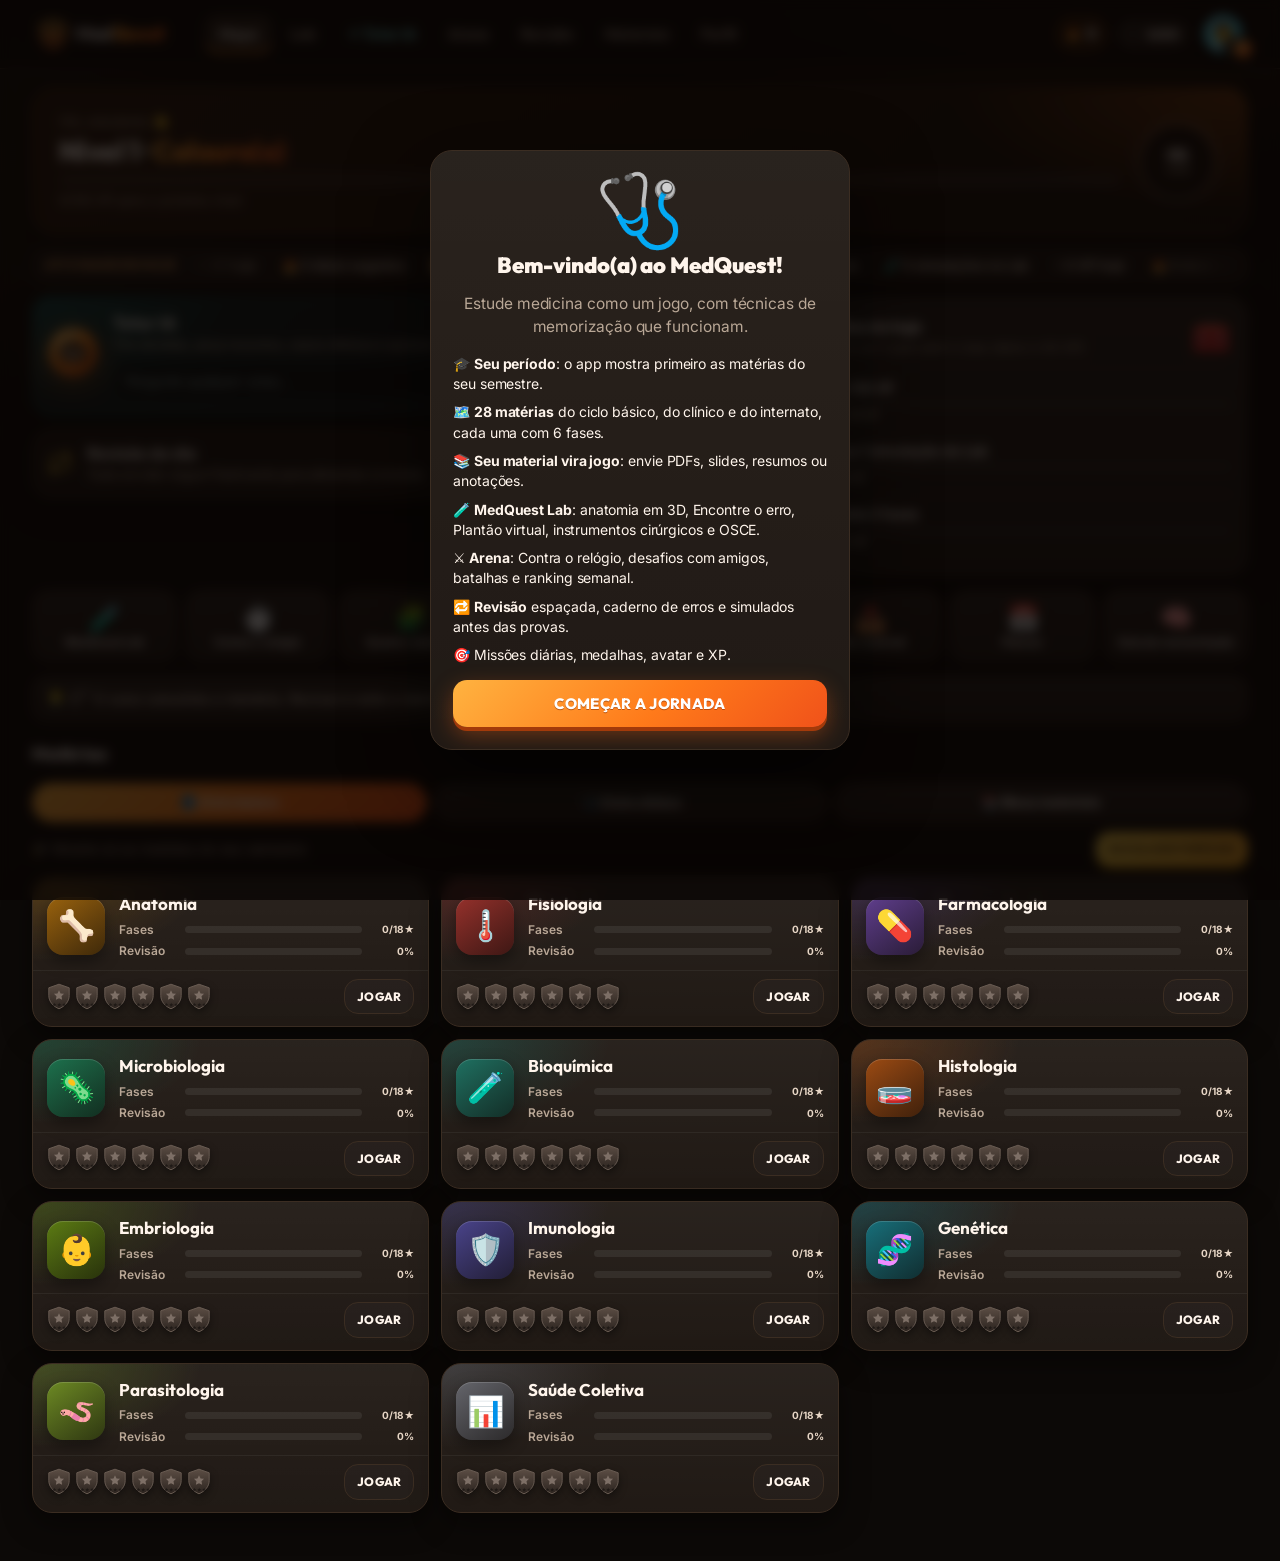
==== commit fa4f8015: "Página de vendas do MedQuest e bônus no app - Página de vendas com capturas e gravações reais, bento" ====
--- a/medquest/index.html
+++ b/medquest/index.html
@@ -46,5 +46,6 @@
   <script src="js/lab/lab-osce.js"></script>
   <script src="js/lab/lab-micro.js"></script>
   <script src="js/screens.js"></script>
+  <script src="js/extras.js"></script>
 </body>
 </html>
--- a/medquest/css/style.css
+++ b/medquest/css/style.css
@@ -1194,3 +1194,24 @@
   .hotbar button kbd { font-size: 8px; top: 1px; left: 3px; }
   .crosshair { width: 16px; height: 16px; margin: -8px 0 0 -8px; }
 }
+
+/* Planner e guia */
+.quick { grid-template-columns: repeat(4, 1fr); }
+@media (min-width: 960px) { .quick { grid-template-columns: repeat(8, 1fr); } }
+.pl-row { display: grid; grid-template-columns: 1fr 1fr; gap: 10px; }
+.pl-row > div { min-width: 0; }
+input[type="date"] { width: 100%; font: inherit; color: var(--text); background: #120d09; border: 2px solid var(--line); border-radius: 12px; padding: 9px 10px; }
+.mini-card.exam .mbar { margin: 6px 0 2px; }
+.week { display: grid; gap: 8px; grid-template-columns: repeat(auto-fill, minmax(150px, 1fr)); }
+.wday { background: var(--glass), var(--surface); border: 1px solid var(--line); border-radius: 16px; padding: 10px; display: flex; flex-direction: column; gap: 6px; }
+.wday.today { border-color: var(--primary); }
+.wd-h { display: flex; justify-content: space-between; align-items: baseline; }
+.wd-item { display: flex; gap: 8px; align-items: flex-start; text-align: left; padding: 8px; border-radius: 12px; background: color-mix(in srgb, var(--c) 14%, transparent); border: 1px solid color-mix(in srgb, var(--c) 35%, transparent); }
+.wd-item span:last-child { display: flex; flex-direction: column; min-width: 0; font-size: 13px; }
+.wd-item small { font-size: 11.5px; }
+.guide { display: flex; flex-direction: column; gap: 10px; }
+.guide-i { margin: 0; }
+.guide-i summary { display: flex; align-items: center; gap: 10px; cursor: pointer; font-size: 16px; list-style: none; }
+.guide-i summary::-webkit-details-marker { display: none; }
+.g-ic { font-size: 24px; }
+.guide-i p { color: #e7d6c6; margin: 8px 0; }
